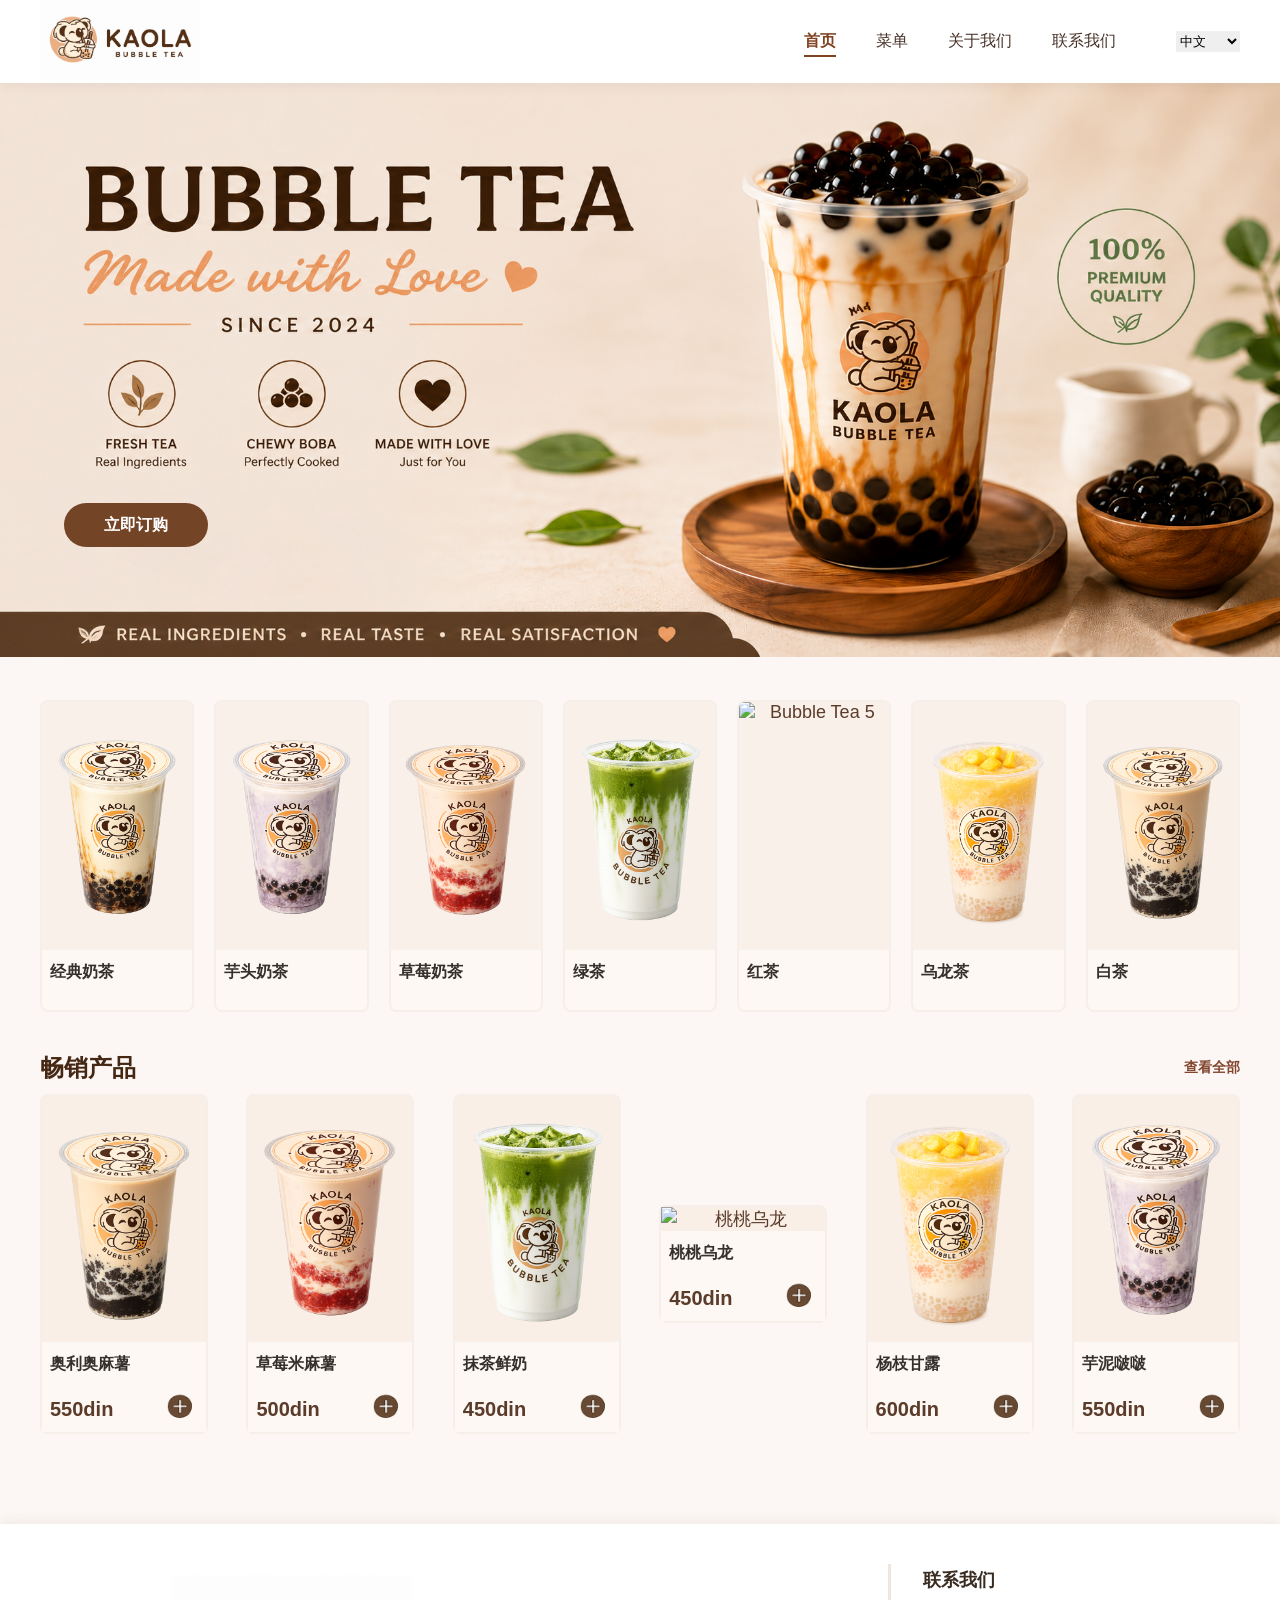
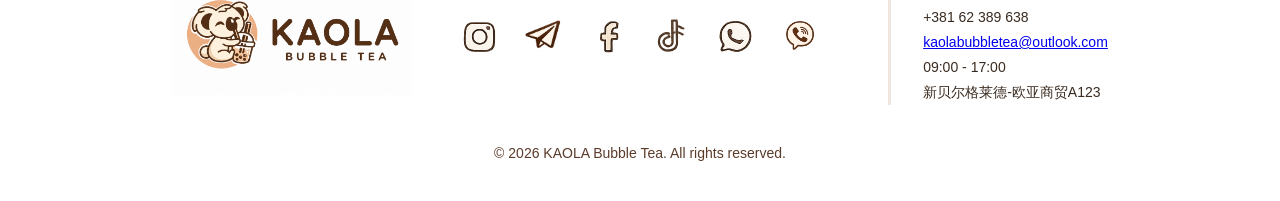
==== index.html @ 0c963b52 "update" ====
<!DOCTYPE html>
<html lang="zh-CN">
    <head>
        <meta charset="UTF-8">
        <meta name="viewport" content="width=device-width,initial-scale=1">
        <title>KAOLA Bubble Tea</title>
        <link rel="shortcut icon" href="assets/images/favicon.ico" type="image/x-icon">
        <link rel="stylesheet" href="assets/css/header.css">
        <link rel="stylesheet" href="assets/css/style.css">
        <link rel="stylesheet" href="assets/css/index.css">
    </head>
    <body>
        <header class="header-container">
            <div class="header-box">
                <!-- <h1>KAOLA Bubble Tea</h1> -->
                <a href="/htm/menu.html">
                    <img src="assets/images/logo.png" alt="KAOLA Bubble Tea Logo" class="logo" style="width: auto; height: 80px;">
                </a>
                <nav class="header-nav-links">
                    <a class="header-nav-links-active" href="#" data-i18n="home">首页</a>
                    <a href="/htm/menu" data-i18n="menu">菜单</a>
                    <a href="/htm/about" data-i18n="about">关于我们</a>
                    <a href="#contact" data-i18n="contact">联系我们</a>
                    <select id="langSwitch" class="lang-switch" aria-label="Language Switcher">
                        <option value="zh">中文</option>
                        <option value="en">English</option>
                        <option value="sr">Srpski</option>
                    </select>
                </nav>
            </div>
        </header>
        <div class="banner-container">
            <img src="assets/images/banner-pc4.png" alt="Bubble Tea Banner" class="banner-image">
            <div class="left-box">
                <!-- <h3 data-i18n="banner_title">Fresh Bubble Tea</h3>
                <p data-i18n="banner_sub">Made Fresh Every Day</p> -->
                <a href="/htm/menu.html" class="order-button" data-i18n="order_now">立即订购</a>
            </div>
        </div>
        
        <ul class="teas-type-list category-products">
            <li>
                <img src="assets/images/drinks/milkTea/M1.png" alt="Bubble Tea 1">
                <div><span data-i18n="tea1">芋泥啵啵</span></div>
            </li>
            <li>
                <img src="assets/images/drinks/milkTea/M2.png" alt="Bubble Tea 2">
                <div><span data-i18n="tea2">椰云抹茶</span></div>
            </li>
            <li>
                <img src="assets/images/drinks/milkTea/M9.png" alt="Bubble Tea 3">
                <div><span data-i18n="tea3">可可冰奶</span></div>
            </li>
            <li>
                <img src="assets/images/drinks/matchaTea/G2.png" alt="Bubble Tea 4">
                <div><span data-i18n="tea4">凤梨百香果</span></div>
            </li>
            <li>
                <img src="assets/images/drinks/fruitTea/F8.png" alt="Bubble Tea 5">
                <div><span data-i18n="tea5">草莓甘露</span></div>
            </li>
            <li>
                <img src="assets/images/drinks/sogaTea/S2.png" alt="Bubble Tea 6">
                <div><span data-i18n="tea6">伯牙绝弦</span></div>
            </li>
            <li>
                <img src="assets/images/drinks/milkTea/M6.png" alt="Bubble Tea 7">
                <div><span data-i18n="tea7">生椰拿铁</span></div>
            </li>
        </ul>

        <section class="best-sellers" id="bestSellers">
            <h2>
                <strong data-i18n="best_seller">🔥 畅销产品</strong>
                <a href="/htm/menu.html" data-i18n="view_all" class="view-all-link">View All <i class="icons turn-right"></i></a>
            </h2>
            
            <ul class="teas-type-list" id="bestSellersList"></ul>
        </section>

        <footer class="footer-container" id="contact">
            <div class="footer-box">
                <img src="assets/images/logo.png" alt="KAOLA Bubble Tea Logo" class="footer-logo" style="width: auto; height: 120px;">
                <div class="social-links" aria-label="Social media links">
                    <a href="https://www.instagram.com/kaola_bubbletea?igsh=eWo4aW0yMDF4NHVq&utm_source=qr" target="_blank" rel="noopener noreferrer" class="social-link instagram" aria-label="Instagram"></a>
                    <a href="https://t.me/+38162389638" target="_blank" rel="noopener noreferrer" class="social-link2 telegram" aria-label="Telegram"></a>
                    <a href="https://www.facebook.com/share/1eYa3f3ZNT/?mibextid=wwXIfr" target="_blank" rel="noopener noreferrer" class="social-link facebook" aria-label="Facebook"></a>
                    <a href="https://www.tiktok.com/@kaolabubbletea?_r=1&_t=ZS-97fzIjCoIbw" target="_blank" rel="noopener noreferrer" class="social-link tiktok" aria-label="TikTok"></a>
                    <a href="https://wa.me/message/E3PIYL2X2SPFN1" target="_blank" rel="noopener noreferrer" class="social-link whatsapp" aria-label="WhatsApp"></a>
                    <a href="https://invite.viber.com/?g2=AQASZejnvCaReVay22AlJNkH965hZ67J2LVqYAL73SnJddt9aaEtZOX9dOJsNAfz" target="_blank" rel="noopener noreferrer" class="social-link2 viber" aria-label="Viber"></a>
                </div>
                <div class="contant-txt">
                    <p data-i18n="contact_us" class="title">Contact us</p>
                    <p>+381 62 389 638</p>
                    <p><a href="mailto:kaolabubbletea@outlook.com" target="_blank" rel="noopener noreferrer">kaolabubbletea@outlook.com</a></p>
                    <p>09:00 - 17:00</p>
                    <p data-i18n="address_info">新贝尔格莱德-欧亚商贸A123</p>
                </div>
            </div>
            <p class="footer-txt">&copy; <span id="current-year">2026</span> KAOLA Bubble Tea. All rights reserved.</p>
        </footer>
    <script>
        document.getElementById('current-year').textContent = new Date().getFullYear();
    </script>
    <script src="assets/js/i18n.js"></script>
    <script src="assets/js/app.js"></script>
    <script type="module">
        import { items } from './assets/js/itemConfig.js';

        const bestSellerConfig = [
            { category: 'milkTea', itemKey: 'M6' },
            { category: 'milkTea', itemKey: 'M9' },
            { category: 'matchaTea', itemKey: 'G2' },
            { category: 'fruitTea', itemKey: 'F8' },
            { category: 'sogaTea', itemKey: 'S2' },
            { category: 'milkTea', itemKey: 'M2' }
        ];

        function renderBestSellers() {
            const list = document.getElementById('bestSellersList');
            if (!list) return;

            list.innerHTML = '';

            bestSellerConfig.forEach(({ category, itemKey }) => {
                const item = items[category]?.[itemKey];
                if (!item) return;

                const li = document.createElement('li');
                li.innerHTML = `
                    <img src="/assets/images/drinks/${category}/${itemKey}.png" alt="${item.text || ''}">
                    <div>
                        <span>${item.text || ''}</span>
                        <strong>
                            ${item.price || 0}din
                            <i class="icons add"></i>
                        </strong>
                    </div>
                `;
                list.appendChild(li);
            });
        }

        document.addEventListener('DOMContentLoaded', renderBestSellers);
    </script>
    </body>
</html>
---- assets/css/header.css ----
:root {
    --site-header-height: 80px;
}

html {
    scroll-padding-top: var(--site-header-height);
}

body {
    padding-top: var(--site-header-height);
}

header {
    position: fixed;
    top: 0;
    left: 0;
    right: 0;
    z-index: 1000;
    min-height: var(--site-header-height);
    background-color: #fff;
    box-shadow: 0 2px 12px rgba(91, 59, 42, 0.08);
}
header .header-box {
    display: flex; 
    align-items: center; 
    justify-content: space-between;
    max-width: 1200px;
    min-height: var(--site-header-height);
    margin: 0 auto;
}
.lang-switch {
    margin-left: 20px;
}
.header-nav-links {
    display: flex;
    gap: 40px;
}

.header-nav-links a {
    color: #483228;
    list-style: none;
    text-decoration: none;
    font-size: 16px;
}
.header-nav-links-active {
    font-weight: bold;
    color: #804220 !important;
    position: relative;
}
.header-nav-links-active:before {
    content: '';
    position: absolute;
    bottom: -5px;
    left: 0;
    right: 0;
    height: 2px;
    background: #804220;
}
.banner-container {
    position: relative;
    width: 100%;
    overflow: hidden;
    padding-top: 83px;
    min-width: 1200px;
}
.banner-container .left-box {
    position: absolute;
    top: 75%;
    left: 5%;
    transform: translateY(-50%);
    color: #2E2E2E;
    line-height: 2;
}
.banner-container .order-button { 
    background-color: #734426;
    color: #fff; 
    font-weight: bold;
    padding: 6px 40px;
    border-radius: 25px;
    font-size: 16px; 
    list-style: none;
    text-decoration: none;
    margin-top: 60px;
    display: inline-block;
}
---- assets/css/style.css ----
body{
    margin:0; padding:0; 
    font-family:Arial,sans-serif;
    color:#3a2b20;
    background-color: #fcf7f4;
    font-size: 14px;
}

* {
    box-sizing:border-box;
    border:0;
    margin:0;
}
.hero{padding:80px;text-align:center}
button{padding:12px 24px;border:none;background:#5b3b2a;color:#fff;border-radius:8px}

.social-links {
    display: flex;
    justify-content: center;
    flex-wrap: wrap;
    gap: 4px;
}
.icons,
.social-link {
    display: inline-block;
    width: 80px;
    height: 80px;
    background-image: url('../images/icon3.png');
    background-repeat: no-repeat;
    background-size: 1536px 1024px;
    margin-left: -20px;
    transform: scale(0.5);
}
.icons.turn-right {
    background-position: -200px -550px;
    margin-right: -30px;
    transform: scale(0.25);
}
.icons.add {
    background-position: -950px -550px;
    margin-right: -25px;
    transform: scale(0.4);
}
.view-all-link {
    display: flex;
    justify-content: flex-end;
    align-items: center;
}

.social-link {
    margin-left: -20px;
}

.social-link2.viber,
.social-link2.telegram {
    width: 80px;
    height: 80px;
    background: #fff url('../images/telegram.png') no-repeat;
    background-size: 100% 100%;
    transform: scale(0.5);
    margin-left: -20px;
}

.social-link2.viber {
    background-image: url('../images/viber.png');
}
.social-link:hover,
.social-link2:hover {
    transform: scale(0.7);
}

.social-link.instagram {
    background-position: -500px -380px;
}

.social-link.facebook {
    background-position: -1090px -380px;
}

.social-link.tiktok {
    background-position: -650px -380px;
}

.social-link.whatsapp {
    background-position: -800px -380px;
}

.banner-image {
    width: 100%;
}
.teas-type-list {
    margin-top: 20px;
    display: flex;
    gap: 16px;
    justify-content: space-between;
    flex-wrap: wrap;
    align-items: center;
    list-style: none;
}
.teas-type-list li {
    font-size: 18px;
    color: #5b3b2a;
    width: 15%;
    height: 120px;
    background-color: #f9efe7;
    display: flex;
    align-items: center;
    justify-content: center;
    border-radius: 8px;
}

form {
    display: flex;
    justify-content: center;
    flex-wrap: wrap;
    width: 580px;
    margin: 50px auto;
}

form label {
    width: 100%;
    display: flex;
    align-items: center;
    justify-content: end;
}
form input,
form textarea {
    line-height: 40px;
    border: 1px solid #5b3b2a;
    border-radius: 4px;
    margin-left: 16px;
    width: 400px;
    padding-left: 8px;
    height: 45px;
}
form textarea {
    height: 80px;
}
form .required {
    color: red;
    margin-left: 4px;
}
.submit-btn {
    padding: 0 48px;
    font-size: 16px;
    height: 40px;
    margin-top: 20px;
    cursor: pointer;
}
.footer-container {
    padding-top: 40px;
    background-color: #fff;
    box-shadow: 0 -2px 12px rgba(91, 59, 42, 0.08);
}
.footer-txt {
    text-align: center;
    font-size: 14px;
    color: #5b3b2a;
    margin-top: 40px;
    padding-bottom: 40px;
}
.footer-box {
    display: flex;
    justify-content: center;
    gap: 48px;
    align-items: center;
}
.contant-txt {
    line-height: 1.8;
    border-left: 3px solid #f0e6de;
    padding-left: 32px;
}
.contant-txt .title {
    font-weight: bold;
    font-size: 18px;
    margin-bottom: 8px;
}
---- assets/css/index.css ----
.category-products,
.best-sellers {
    min-width: 1200px;
    width: 90%;
    margin: 30px auto;
}
.teas-type-list {
    display: flex;
    justify-content: space-between;
    flex-wrap: wrap;
    gap: 20px;
    overflow: hidden;
    padding-left: 0;
}

.teas-type-list li {
    display: flex;
    flex-direction: column;
    align-items: center;
    gap: 8px;
    width: 142px;
    border: 1px solid #f8f2ed;
    border-radius: 8px;
    height: auto;
    text-align: center;
}

.teas-type-list li img {
    height: auto;
    width: 100%;
}

.teas-type-list li span {
    height: 48px;
    width: auto;
}

.category-products {
    display: grid;
    grid-template-columns: repeat(7, minmax(0, 1fr));
    align-items: stretch;
    padding: 10px 0;
}

.category-products li {
    width: 100%;
    overflow: hidden;
    gap: 0;
    padding: 0;
    border: 2px solid #f5eee9;
    background-color: #fdf8f3;
}

.category-products li img {
    display: block;
    width: 100%;
    aspect-ratio: 1 / 1.65;
    object-fit: contain;
    background-color: #f9f0ea;
}

.category-products li div {
    width: 100%;
    padding: 12px 8px 8px;
    background-color: #fdf8f3;
}

.category-products li span {
    display: block;
    width: 100%;
    height: 40px;
    color: #35302e;
    font-size: 16px;
    font-weight: bold;
    text-align: left;
}

.best-sellers {
    margin: 0 auto;
    padding-bottom: 80px;
}
.best-sellers h2 {
    font-size: 24px;
    color: #442814;
    display: flex;
    align-items: center;
    justify-content: space-between;
}
.best-sellers .teas-type-list {
    list-style: none;
    padding: 10px 0;
    margin-top: 0;
}
.best-sellers .view-all-link {
    text-decoration: none;
    color: #82462f;
    font-size: 14px;
}
.best-sellers .teas-type-list li {
    padding: 0;
    border: 2px solid #f5eee9;
    width: 14%;
    gap: 0;
}
.best-sellers .teas-type-list div {
    background-color: #fdf8f3;
    width: 100%;
    padding: 12px 8px 8px;
}
.best-sellers .teas-type-list span {
    height: 40px;
    display: block;
    font-size: 16px;
    text-align: left;
    color: #35302e;
    font-weight: bold;
}
.best-sellers .teas-type-list strong {
    display: flex;
    align-items: center;
    justify-content: space-between;
    height: 30px;
    overflow: hidden;
    font-size: 20px;
}

@media (max-width: 900px) {
    .category-products {
        grid-template-columns: repeat(4, minmax(0, 1fr));
        padding-right: 16px;
        padding-left: 16px;
    }
}

@media (max-width: 560px) {
    .category-products {
        grid-template-columns: repeat(2, minmax(0, 1fr));
    }
}
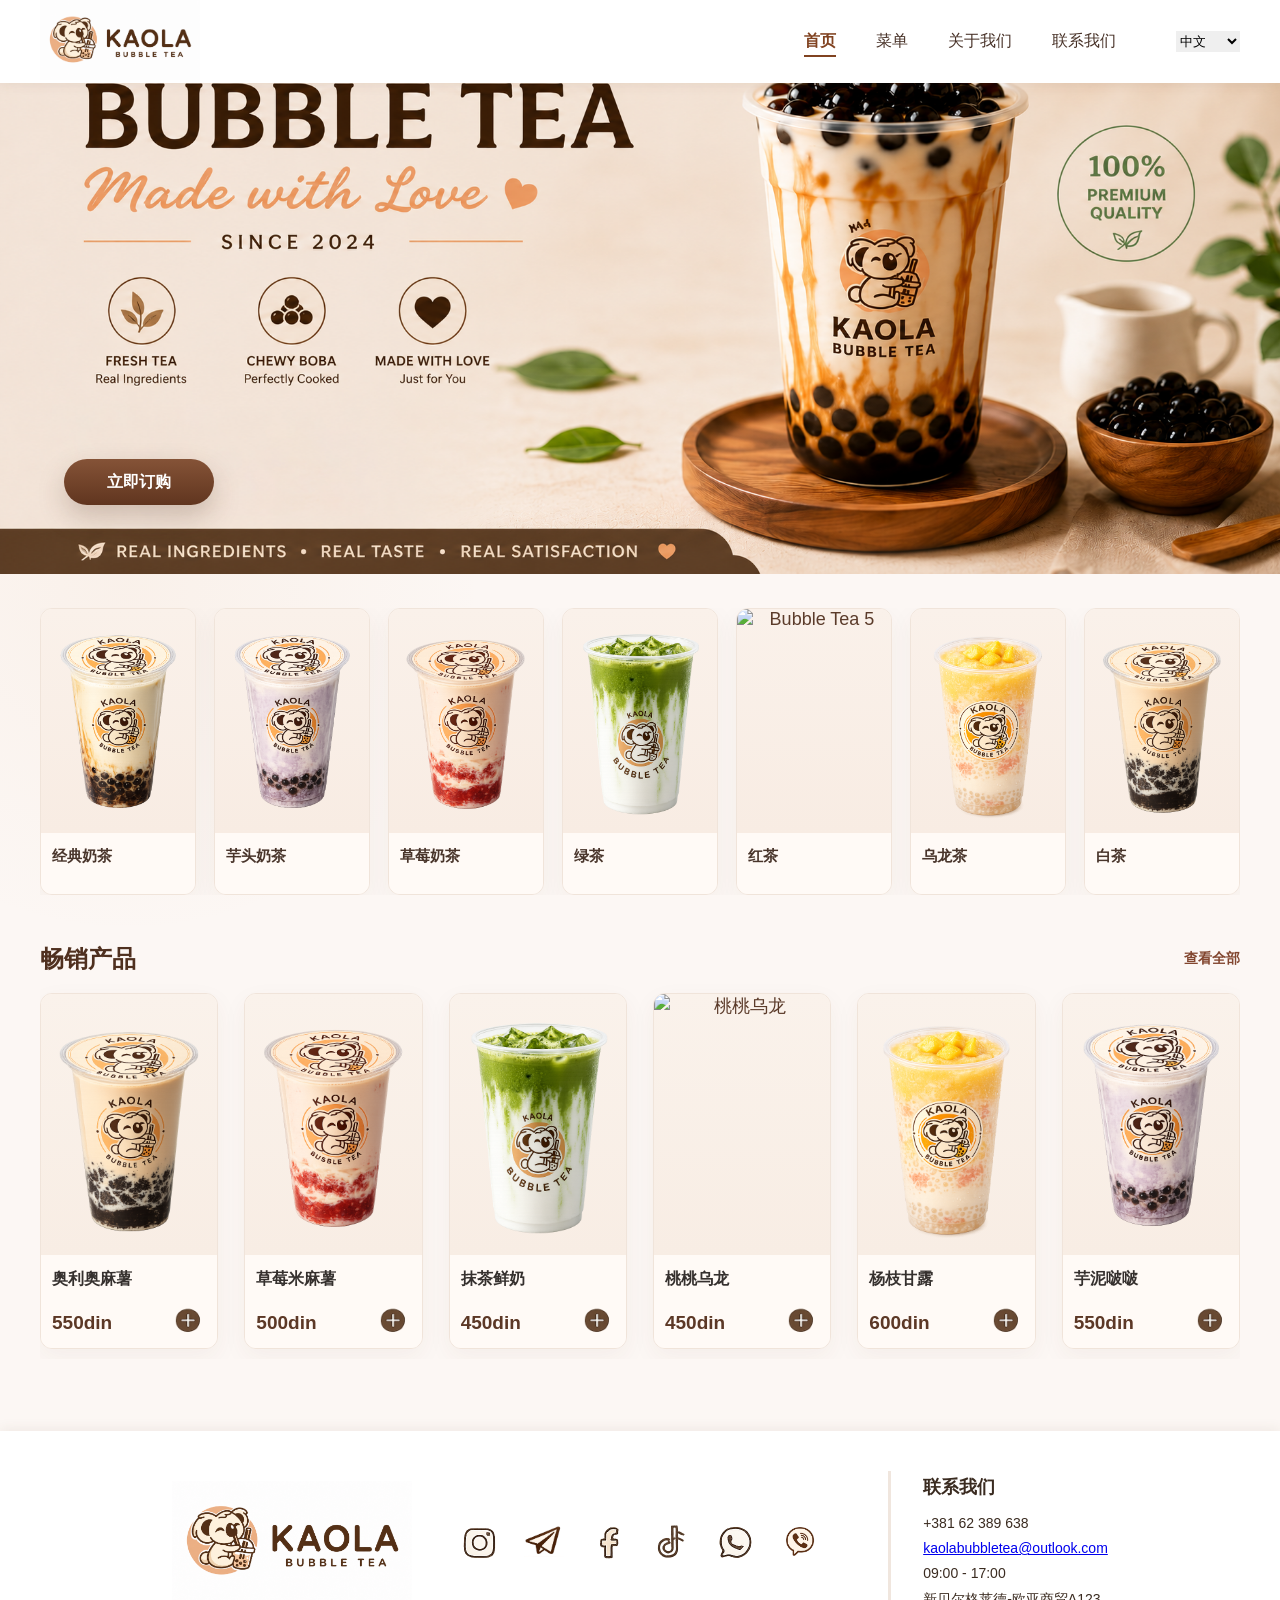
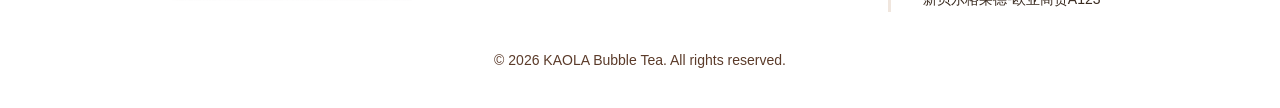
==== commit 41f24dca: "兼容H5" ====
--- a/index.html
+++ b/index.html
@@ -9,14 +9,19 @@
         <link rel="stylesheet" href="assets/css/style.css">
         <link rel="stylesheet" href="assets/css/index.css">
     </head>
-    <body>
+    <body class="home-page">
         <header class="header-container">
             <div class="header-box">
                 <!-- <h1>KAOLA Bubble Tea</h1> -->
                 <a href="/htm/menu.html">
                     <img src="assets/images/logo.png" alt="KAOLA Bubble Tea Logo" class="logo" style="width: auto; height: 80px;">
                 </a>
-                <nav class="header-nav-links">
+                <button class="mobile-nav-toggle" type="button" aria-label="打开导航菜单" aria-expanded="false" aria-controls="homeNavigation">
+                    <span></span>
+                    <span></span>
+                    <span></span>
+                </button>
+                <nav class="header-nav-links" id="homeNavigation">
                     <a class="header-nav-links-active" href="#" data-i18n="home">首页</a>
                     <a href="/htm/menu" data-i18n="menu">菜单</a>
                     <a href="/htm/about" data-i18n="about">关于我们</a>
@@ -30,7 +35,10 @@
             </div>
         </header>
         <div class="banner-container">
-            <img src="assets/images/banner-pc4.png" alt="Bubble Tea Banner" class="banner-image">
+            <picture>
+                <source media="(max-width: 720px)" srcset="assets/images/banner-h5.png">
+                <img src="assets/images/banner-pc4.png" alt="Bubble Tea Banner" class="banner-image">
+            </picture>
             <div class="left-box">
                 <!-- <h3 data-i18n="banner_title">Fresh Bubble Tea</h3>
                 <p data-i18n="banner_sub">Made Fresh Every Day</p> -->
--- a/assets/css/index.css
+++ b/assets/css/index.css
@@ -1,139 +1,524 @@
+:root {
+    --home-brown: #4f301f;
+    --home-orange: #b86f36;
+    --home-cream: #f8eee6;
+    --home-card: #fffaf6;
+}
+
+.home-page {
+    overflow-x: hidden;
+    background:
+        radial-gradient(circle at 10% 34%, rgba(222, 168, 119, 0.08), transparent 22%),
+        #fcf7f4;
+}
+
+.home-page .header-box {
+    width: min(1200px, calc(100% - 40px));
+}
+
+.mobile-nav-toggle {
+    display: none;
+}
+
+.home-page .banner-container {
+    min-width: 0;
+    padding-top: 0;
+    background: #f4e8de;
+}
+
+.home-page .banner-image {
+    display: block;
+    width: 100%;
+    aspect-ratio: 1872 / 840;
+    object-fit: cover;
+}
+
+.home-page .banner-container .left-box {
+    top: auto;
+    bottom: 12%;
+    left: max(5%, calc((100% - 1200px) / 2));
+    transform: none;
+}
+
+.home-page .banner-container .order-button {
+    display: inline-flex;
+    min-width: 150px;
+    min-height: 46px;
+    margin: 0;
+    padding: 0 32px;
+    align-items: center;
+    justify-content: center;
+    border-radius: 999px;
+    background: linear-gradient(180deg, #855337, #60351f);
+    box-shadow: 0 12px 28px rgba(75, 43, 25, 0.22);
+    transition: transform 0.2s ease, box-shadow 0.2s ease;
+}
+
+.home-page .banner-container .order-button:hover {
+    transform: translateY(-2px);
+    box-shadow: 0 15px 30px rgba(75, 43, 25, 0.28);
+}
+
 .category-products,
 .best-sellers {
-    min-width: 1200px;
-    width: 90%;
-    margin: 30px auto;
-}
+    width: min(1200px, calc(100% - 40px));
+    min-width: 0;
+    margin-right: auto;
+    margin-left: auto;
+}
+
 .teas-type-list {
     display: flex;
+    margin-top: 20px;
+    padding: 0;
+    align-items: stretch;
     justify-content: space-between;
     flex-wrap: wrap;
     gap: 20px;
     overflow: hidden;
-    padding-left: 0;
+    list-style: none;
 }
 
 .teas-type-list li {
     display: flex;
+    width: 142px;
+    height: auto;
+    align-items: center;
     flex-direction: column;
-    align-items: center;
     gap: 8px;
-    width: 142px;
-    border: 1px solid #f8f2ed;
-    border-radius: 8px;
+    overflow: hidden;
+    border: 1px solid #f0e4da;
+    border-radius: 12px;
+    background: var(--home-card);
+    box-shadow: 0 8px 24px rgba(91, 59, 42, 0.05);
+    text-align: center;
+    transition: transform 0.2s ease, box-shadow 0.2s ease;
+}
+
+.teas-type-list li:hover {
+    transform: translateY(-4px);
+    box-shadow: 0 14px 30px rgba(91, 59, 42, 0.1);
+}
+
+.teas-type-list li img {
+    display: block;
+    width: 100%;
     height: auto;
-    text-align: center;
-}
-
-.teas-type-list li img {
-    height: auto;
-    width: 100%;
-}
-
-.teas-type-list li span {
-    height: 48px;
-    width: auto;
 }
 
 .category-products {
     display: grid;
     grid-template-columns: repeat(7, minmax(0, 1fr));
-    align-items: stretch;
-    padding: 10px 0;
+    margin-top: 34px;
+    margin-bottom: 48px;
+    padding: 0;
+    gap: 18px;
 }
 
 .category-products li {
     width: 100%;
-    overflow: hidden;
     gap: 0;
-    padding: 0;
-    border: 2px solid #f5eee9;
-    background-color: #fdf8f3;
+    border: 1px solid #f0e4da;
 }
 
 .category-products li img {
-    display: block;
-    width: 100%;
-    aspect-ratio: 1 / 1.65;
+    width: 100%;
+    aspect-ratio: 1 / 1.45;
     object-fit: contain;
-    background-color: #f9f0ea;
-}
-
-.category-products li div {
-    width: 100%;
-    padding: 12px 8px 8px;
-    background-color: #fdf8f3;
+    background: linear-gradient(180deg, #faf1ea, #f8ece3);
+}
+
+.category-products li div,
+.best-sellers .teas-type-list div {
+    width: 100%;
+    padding: 13px 11px 10px;
+    background: var(--home-card);
 }
 
 .category-products li span {
     display: block;
     width: 100%;
-    height: 40px;
+    min-height: 38px;
+    color: #49352b;
+    font-size: 15px;
+    font-weight: 700;
+    line-height: 1.35;
+    text-align: left;
+}
+
+.best-sellers {
+    margin-bottom: 0;
+    padding-bottom: 72px;
+}
+
+.best-sellers h2 {
+    display: flex;
+    margin-bottom: 8px;
+    align-items: center;
+    justify-content: space-between;
+    color: var(--home-brown);
+    font-size: 24px;
+}
+
+.best-sellers .view-all-link {
+    color: #82462f;
+    font-size: 14px;
+    text-decoration: none;
+}
+
+.best-sellers .teas-type-list {
+    display: grid;
+    grid-template-columns: repeat(6, minmax(0, 1fr));
+    margin-top: 0;
+    padding: 10px 0;
+    gap: 26px;
+}
+
+.best-sellers .teas-type-list li {
+    width: 100%;
+    gap: 0;
+}
+
+.best-sellers .teas-type-list li > img {
+    aspect-ratio: 1 / 1.48;
+    object-fit: contain;
+    background: linear-gradient(180deg, #faf2eb, #f8ede4);
+}
+
+.best-sellers .teas-type-list span {
+    display: block;
+    min-height: 40px;
     color: #35302e;
     font-size: 16px;
-    font-weight: bold;
+    font-weight: 700;
+    line-height: 1.35;
     text-align: left;
 }
 
-.best-sellers {
-    margin: 0 auto;
-    padding-bottom: 80px;
-}
-.best-sellers h2 {
-    font-size: 24px;
-    color: #442814;
+.best-sellers .teas-type-list strong {
     display: flex;
+    height: 30px;
     align-items: center;
     justify-content: space-between;
-}
-.best-sellers .teas-type-list {
-    list-style: none;
-    padding: 10px 0;
-    margin-top: 0;
-}
-.best-sellers .view-all-link {
-    text-decoration: none;
-    color: #82462f;
-    font-size: 14px;
-}
-.best-sellers .teas-type-list li {
-    padding: 0;
-    border: 2px solid #f5eee9;
-    width: 14%;
-    gap: 0;
-}
-.best-sellers .teas-type-list div {
-    background-color: #fdf8f3;
-    width: 100%;
-    padding: 12px 8px 8px;
-}
-.best-sellers .teas-type-list span {
-    height: 40px;
-    display: block;
-    font-size: 16px;
-    text-align: left;
-    color: #35302e;
-    font-weight: bold;
-}
-.best-sellers .teas-type-list strong {
-    display: flex;
-    align-items: center;
-    justify-content: space-between;
-    height: 30px;
     overflow: hidden;
-    font-size: 20px;
-}
-
-@media (max-width: 900px) {
+    color: #5c3826;
+    font-size: 19px;
+}
+
+@media (max-width: 1024px) {
     .category-products {
         grid-template-columns: repeat(4, minmax(0, 1fr));
-        padding-right: 16px;
-        padding-left: 16px;
-    }
-}
-
-@media (max-width: 560px) {
+    }
+
+    .best-sellers .teas-type-list {
+        grid-template-columns: repeat(3, minmax(0, 1fr));
+        gap: 20px;
+    }
+
+    .home-page .footer-box {
+        width: calc(100% - 40px);
+        margin: auto;
+    }
+}
+
+@media (max-width: 720px) {
+    :root {
+        --site-header-height: 66px;
+    }
+
+    .home-page {
+        padding-top: 0;
+    }
+
+    .home-page .banner-container {
+        margin-top: 66px;
+    }
+
+    .home-page .header-box {
+        position: relative;
+        width: calc(100% - 28px);
+    }
+
+    .home-page .header-box > a .logo {
+        height: 58px !important;
+    }
+
+    .mobile-nav-toggle {
+        display: flex;
+        position: relative;
+        z-index: 3;
+        width: 42px;
+        height: 42px;
+        padding: 10px;
+        align-items: center;
+        justify-content: center;
+        flex-direction: column;
+        gap: 5px;
+        border-radius: 50%;
+        background: #f8eee7;
+        cursor: pointer;
+    }
+
+    .mobile-nav-toggle span {
+        width: 20px;
+        height: 2px;
+        border-radius: 2px;
+        background: #68432f;
+        transition: transform 0.2s ease, opacity 0.2s ease;
+    }
+
+    .mobile-nav-toggle.is-open span:first-child {
+        transform: translateY(7px) rotate(45deg);
+    }
+
+    .mobile-nav-toggle.is-open span:nth-child(2) {
+        opacity: 0;
+    }
+
+    .mobile-nav-toggle.is-open span:last-child {
+        transform: translateY(-7px) rotate(-45deg);
+    }
+
+    .home-page .header-nav-links {
+        position: absolute;
+        top: calc(100% + 8px);
+        right: 0;
+        display: none;
+        width: min(280px, calc(100vw - 28px));
+        padding: 14px;
+        align-items: stretch;
+        flex-direction: column;
+        gap: 4px;
+        border: 1px solid #eee1d7;
+        border-radius: 16px;
+        background: rgba(255, 255, 255, 0.98);
+        box-shadow: 0 18px 40px rgba(76, 48, 32, 0.16);
+    }
+
+    .home-page .header-nav-links.is-open {
+        display: flex;
+    }
+
+    .home-page .header-nav-links a {
+        padding: 11px 12px;
+        border-radius: 9px;
+        font-size: 15px;
+    }
+
+    .home-page .header-nav-links a:hover,
+    .home-page .header-nav-links-active {
+        background: #fbf1e9;
+    }
+
+    .home-page .header-nav-links-active::before {
+        display: none;
+    }
+
+    .home-page .lang-switch {
+        width: 100%;
+        height: 42px;
+        margin: 6px 0 0;
+        padding: 0 10px;
+        border: 1px solid #eadbd0;
+        border-radius: 9px;
+        color: #563827;
+        background: #fff;
+    }
+
+    .home-page .banner-image {
+        height: clamp(260px, 72vw, 430px);
+        aspect-ratio: auto;
+        object-position: 58% center;
+    }
+
+    .home-page .banner-container .left-box {
+        display: none;
+    }
+
+    .category-products,
+    .best-sellers {
+        width: calc(100% - 28px);
+    }
+
     .category-products {
-        grid-template-columns: repeat(2, minmax(0, 1fr));
-    }
-}
+        display: flex;
+        margin-top: 24px;
+        margin-bottom: 38px;
+        padding: 2px 0 12px;
+        flex-wrap: nowrap;
+        gap: 12px;
+        overflow-x: auto;
+        scroll-snap-type: x mandatory;
+        scrollbar-width: none;
+    }
+
+    .category-products::-webkit-scrollbar {
+        display: none;
+    }
+
+    .category-products li {
+        flex: 0 0 33vw;
+        max-width: 190px;
+        scroll-snap-align: start;
+    }
+
+    .category-products li img {
+        aspect-ratio: 1 / 1.25;
+    }
+
+    .best-sellers {
+        padding-bottom: 48px;
+    }
+
+    .best-sellers h2 {
+        font-size: 21px;
+    }
+
+    .best-sellers .teas-type-list {
+        grid-template-columns: repeat(3, minmax(0, 1fr));
+        gap: 10px;
+    }
+
+    .best-sellers .teas-type-list li > img {
+        aspect-ratio: 1 / 1.2;
+    }
+
+    .best-sellers .teas-type-list span {
+        min-height: 34px;
+        font-size: 12px;
+    }
+
+    .best-sellers .teas-type-list strong {
+        height: 26px;
+        font-size: 14px;
+    }
+
+    .best-sellers .teas-type-list div {
+        padding: 9px 7px 7px;
+    }
+
+    .best-sellers .icons.add {
+        margin-right: -28px;
+        transform: scale(0.3);
+    }
+
+    .home-page .footer-container {
+        position: relative;
+        padding: 32px 18px 0;
+        border-top: 1px solid #eee0d5;
+        background:
+            radial-gradient(circle at 50% 0, rgba(226, 178, 136, 0.12), transparent 42%),
+            #fffdfb;
+        box-shadow: 0 -8px 30px rgba(91, 59, 42, 0.05);
+    }
+
+    .home-page .footer-box {
+        width: 100%;
+        align-items: center;
+        flex-direction: column;
+        gap: 14px;
+        text-align: center;
+    }
+
+    .home-page .footer-logo {
+        height: 78px !important;
+    }
+
+    .home-page .social-links {
+        display: grid;
+        grid-template-columns: repeat(6, 36px);
+        width: auto;
+        margin: 2px 0 4px;
+        align-items: center;
+        justify-content: center;
+        gap: 8px;
+    }
+
+    .home-page .social-link,
+    .home-page .social-link2.telegram,
+    .home-page .social-link2.viber {
+        width: 36px;
+        height: 36px;
+        margin: 0;
+        border-radius: 50%;
+        transform: none;
+        transition: transform 0.2s ease, box-shadow 0.2s ease;
+    }
+
+    .home-page .social-link {
+        background-size: 691.2px 460.8px;
+    }
+
+    .home-page .social-link.instagram {
+        background-position: -225px -171px;
+    }
+
+    .home-page .social-link.facebook {
+        background-position: -490.5px -171px;
+    }
+
+    .home-page .social-link.tiktok {
+        background-position: -292.5px -171px;
+    }
+
+    .home-page .social-link.whatsapp {
+        background-position: -360px -171px;
+    }
+
+    .home-page .social-link2.telegram,
+    .home-page .social-link2.viber {
+        background-color: transparent;
+    }
+
+    .home-page .social-link:hover,
+    .home-page .social-link2:hover {
+        box-shadow: 0 6px 14px rgba(91, 59, 42, 0.12);
+        transform: translateY(-2px);
+    }
+
+    .home-page .contant-txt {
+        width: min(360px, 100%);
+        padding: 18px 16px;
+        border: 1px solid #f0e3d9;
+        border-radius: 16px;
+        background: #fff8f2;
+        color: #6d4b39;
+        line-height: 1.75;
+    }
+
+    .home-page .contant-txt .title {
+        margin-bottom: 9px;
+        color: #4f301f;
+        font-size: 17px;
+    }
+
+    .home-page .contant-txt a {
+        color: #7c4b32;
+        overflow-wrap: anywhere;
+        text-decoration: none;
+    }
+
+    .home-page .footer-txt {
+        width: min(360px, 100%);
+        margin: 22px auto 0;
+        padding: 18px 0 22px;
+        border-top: 1px solid #eee2d9;
+        color: #957b6c;
+        font-size: 12px;
+        line-height: 1.6;
+    }
+}
+
+@media (max-width: 380px) {
+    .category-products li {
+        flex-basis: 52vw;
+    }
+
+    .best-sellers .teas-type-list {
+        gap: 8px;
+    }
+
+    .best-sellers .teas-type-list div {
+        padding: 8px 6px 6px;
+    }
+}
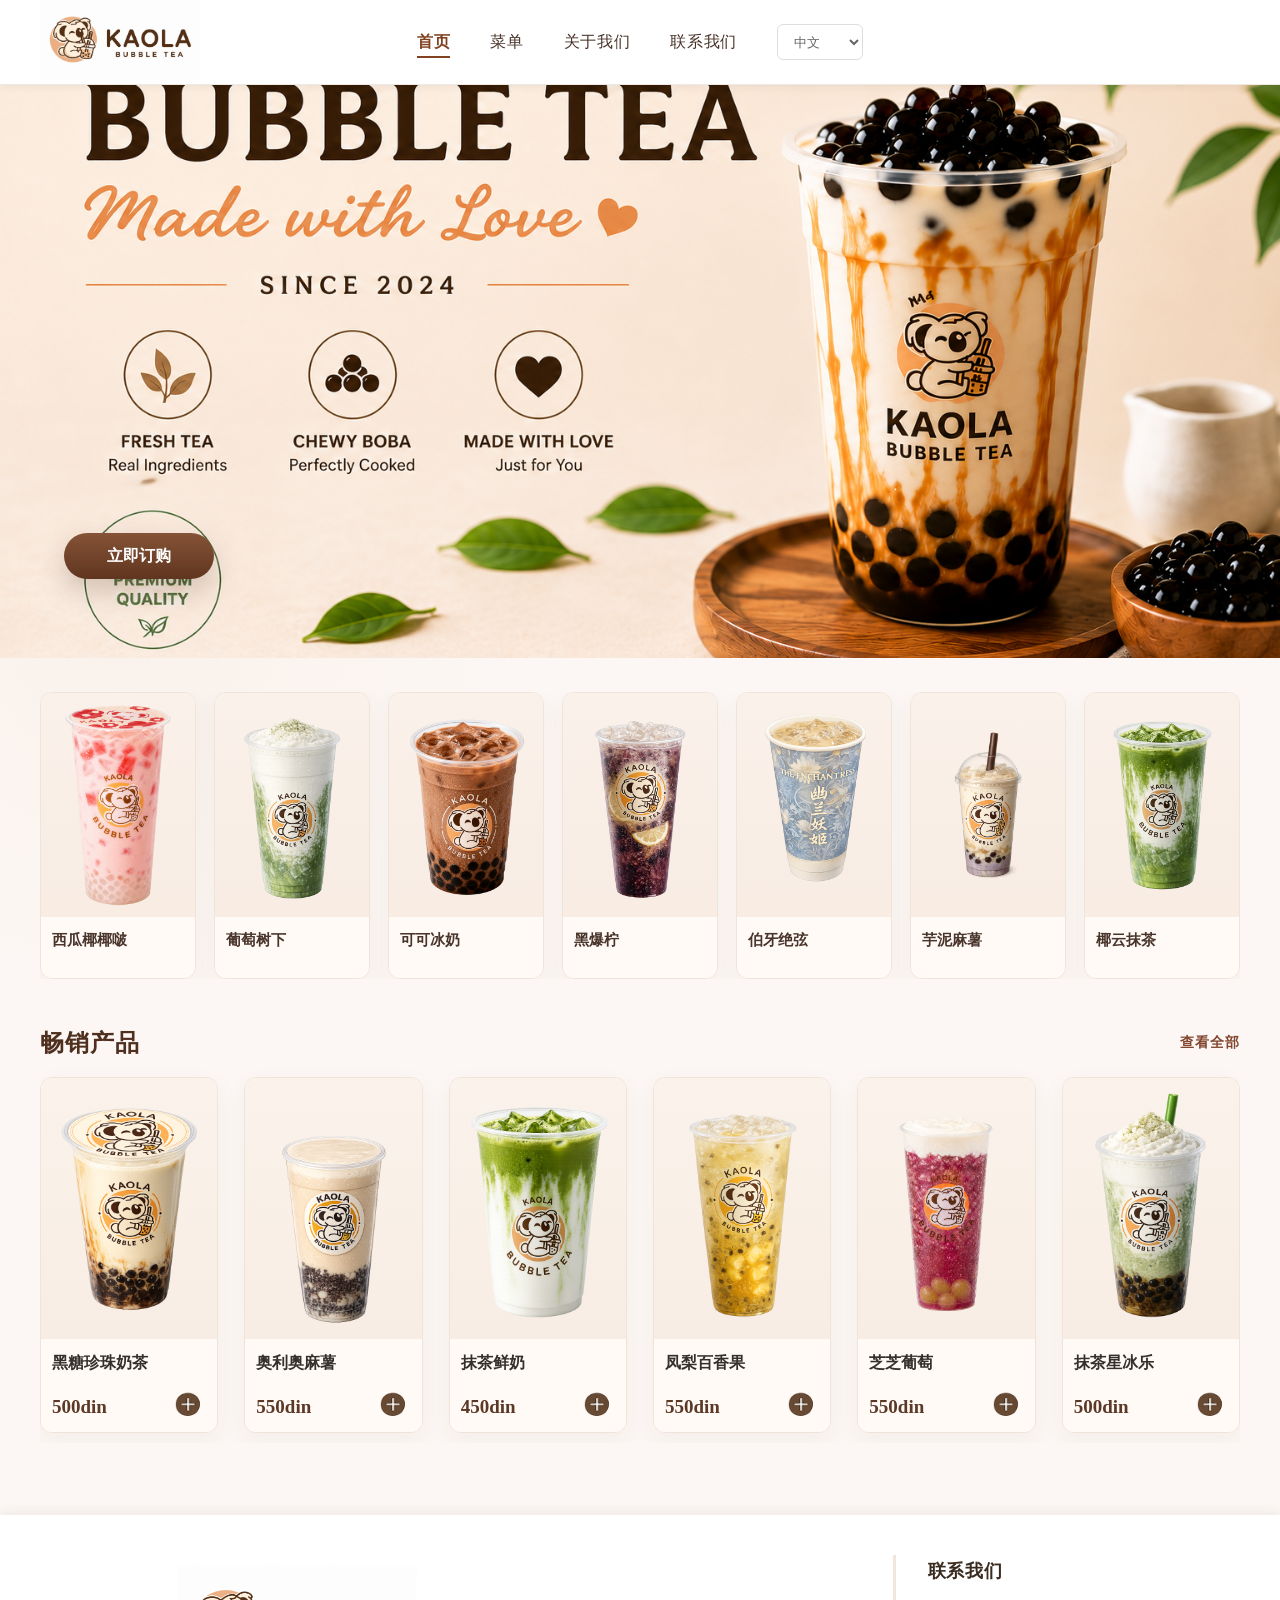
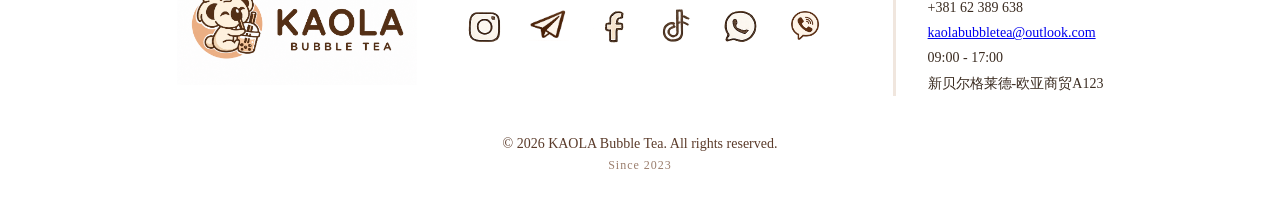
==== commit d27f09aa: "补充饮品和多语言文案；" ====
--- a/index.html
+++ b/index.html
@@ -16,7 +16,7 @@
                 <a href="/htm/menu.html">
                     <img src="assets/images/logo.png" alt="KAOLA Bubble Tea Logo" class="logo" style="width: auto; height: 80px;">
                 </a>
-                <button class="mobile-nav-toggle" type="button" aria-label="打开导航菜单" aria-expanded="false" aria-controls="homeNavigation">
+                <button class="mobile-nav-toggle" type="button" aria-label="打开导航菜单" data-i18n-aria-label="open_navigation" aria-expanded="false" aria-controls="homeNavigation">
                     <span></span>
                     <span></span>
                     <span></span>
@@ -48,32 +48,32 @@
         
         <ul class="teas-type-list category-products">
             <li>
-                <img src="assets/images/drinks/milkTea/M1.png" alt="Bubble Tea 1">
-                <div><span data-i18n="tea1">芋泥啵啵</span></div>
+                <img src="assets/images/drinks/fruitTea/F12.png" alt="西瓜椰椰啵">
+                <div><span data-i18n="tea1">西瓜椰椰啵</span></div>
             </li>
             <li>
-                <img src="assets/images/drinks/milkTea/M2.png" alt="Bubble Tea 2">
-                <div><span data-i18n="tea2">椰云抹茶</span></div>
+                <img src="assets/images/drinks/matchaTea/G3.png" alt="葡萄树下">
+                <div><span data-i18n="tea2">葡萄树下</span></div>
             </li>
             <li>
-                <img src="assets/images/drinks/milkTea/M9.png" alt="Bubble Tea 3">
+                <img src="assets/images/drinks/coffee/C5.png" alt="可可冰奶">
                 <div><span data-i18n="tea3">可可冰奶</span></div>
             </li>
             <li>
-                <img src="assets/images/drinks/matchaTea/G2.png" alt="Bubble Tea 4">
-                <div><span data-i18n="tea4">凤梨百香果</span></div>
+                <img src="assets/images/drinks/fruitTea/F4.png" alt="黑爆柠">
+                <div><span data-i18n="tea4">黑爆柠</span></div>
             </li>
             <li>
-                <img src="assets/images/drinks/fruitTea/F8.png" alt="Bubble Tea 5">
-                <div><span data-i18n="tea5">草莓甘露</span></div>
+                <img src="assets/images/drinks/chinessTea/Z1.png" alt="伯牙绝弦">
+                <div><span data-i18n="tea5">伯牙绝弦</span></div>
             </li>
             <li>
-                <img src="assets/images/drinks/sogaTea/S2.png" alt="Bubble Tea 6">
-                <div><span data-i18n="tea6">伯牙绝弦</span></div>
+                <img src="assets/images/drinks/milkTea/M2.png" alt="芋泥麻薯">
+                <div><span data-i18n="tea6">芋泥麻薯</span></div>
             </li>
             <li>
-                <img src="assets/images/drinks/milkTea/M6.png" alt="Bubble Tea 7">
-                <div><span data-i18n="tea7">生椰拿铁</span></div>
+                <img src="assets/images/drinks/matchaTea/G1.png" alt="椰云抹茶">
+                <div><span data-i18n="tea7">椰云抹茶</span></div>
             </li>
         </ul>
 
@@ -105,7 +105,7 @@
                     <p data-i18n="address_info">新贝尔格莱德-欧亚商贸A123</p>
                 </div>
             </div>
-            <p class="footer-txt">&copy; <span id="current-year">2026</span> KAOLA Bubble Tea. All rights reserved.</p>
+            <p class="footer-txt">&copy; <span id="current-year">2026</span> KAOLA Bubble Tea. All rights reserved.<br><span class="footer-since">Since 2023</span></p>
         </footer>
     <script>
         document.getElementById('current-year').textContent = new Date().getFullYear();
@@ -116,12 +116,12 @@
         import { items } from './assets/js/itemConfig.js';
 
         const bestSellerConfig = [
-            { category: 'milkTea', itemKey: 'M6' },
-            { category: 'milkTea', itemKey: 'M9' },
+            { category: 'milkTea', itemKey: 'M1' },
+            { category: 'milkTea', itemKey: 'M4' },
             { category: 'matchaTea', itemKey: 'G2' },
-            { category: 'fruitTea', itemKey: 'F8' },
-            { category: 'sogaTea', itemKey: 'S2' },
-            { category: 'milkTea', itemKey: 'M2' }
+            { category: 'fruitTea', itemKey: 'F6' },
+            { category: 'sogaTea', itemKey: 'S7' },
+            { category: 'sogaTea', itemKey: 'S3' }
         ];
 
         function renderBestSellers() {
--- a/assets/css/style.css
+++ b/assets/css/style.css
@@ -1,9 +1,31 @@
+:root {
+    --font-art: "Kaiti SC", "STKaiti", "KaiTi", "楷体", "FangSong", "STFangsong", serif;
+    --font-elegant: "Songti SC", "STSong", "Noto Serif SC", "Source Han Serif SC", "Microsoft YaHei", serif;
+}
+
 body{
     margin:0; padding:0; 
-    font-family:Arial,sans-serif;
+    font-family: var(--font-elegant);
     color:#3a2b20;
     background-color: #fcf7f4;
     font-size: 14px;
+}
+
+h1,
+h2,
+h3,
+.sub-title,
+.title,
+nav a,
+button {
+    font-family: var(--font-art);
+    letter-spacing: 0.04em;
+}
+
+input,
+textarea,
+select {
+    font-family: var(--font-elegant);
 }
 
 * {
@@ -159,6 +181,13 @@
     margin-top: 40px;
     padding-bottom: 40px;
 }
+.footer-since {
+    display: inline-block;
+    margin-top: 6px;
+    color: #9a7d6c;
+    font-size: 12px;
+    letter-spacing: 1px;
+}
 .footer-box {
     display: flex;
     justify-content: center;
@@ -174,4 +203,4 @@
     font-weight: bold;
     font-size: 18px;
     margin-bottom: 8px;
-}+}
--- a/assets/css/index.css
+++ b/assets/css/index.css
@@ -16,13 +16,48 @@
     width: min(1200px, calc(100% - 40px));
 }
 
+.home-page .header-container {
+    border-bottom: 1px solid #f0e8e3;
+    box-shadow: 0 2px 8px rgba(0, 0, 0, 0.06);
+}
+
+.home-page .lang-switch {
+    height: 36px;
+    margin-left: 0;
+    padding: 8px 12px;
+    border: 1px solid #ddd;
+    border-radius: 6px;
+    color: #666;
+    background: #fff;
+    font-size: 13px;
+    cursor: pointer;
+}
+
 .mobile-nav-toggle {
     display: none;
 }
 
+@media (min-width: 721px) {
+    .home-page .header-box {
+        display: grid;
+        grid-template-columns: minmax(180px, 1fr) auto minmax(180px, 1fr);
+    }
+
+    .home-page .header-box > a {
+        grid-column: 1;
+        justify-self: start;
+    }
+
+    .home-page .header-nav-links {
+        grid-column: 2;
+        justify-self: center;
+        align-items: center;
+    }
+}
+
 .home-page .banner-container {
     min-width: 0;
-    padding-top: 0;
+    padding-top: 84px;
     background: #f4e8de;
 }
 
@@ -231,7 +266,7 @@
     }
 
     .home-page .banner-container {
-        margin-top: 66px;
+        padding-top: 66px;
     }
 
     .home-page .header-box {
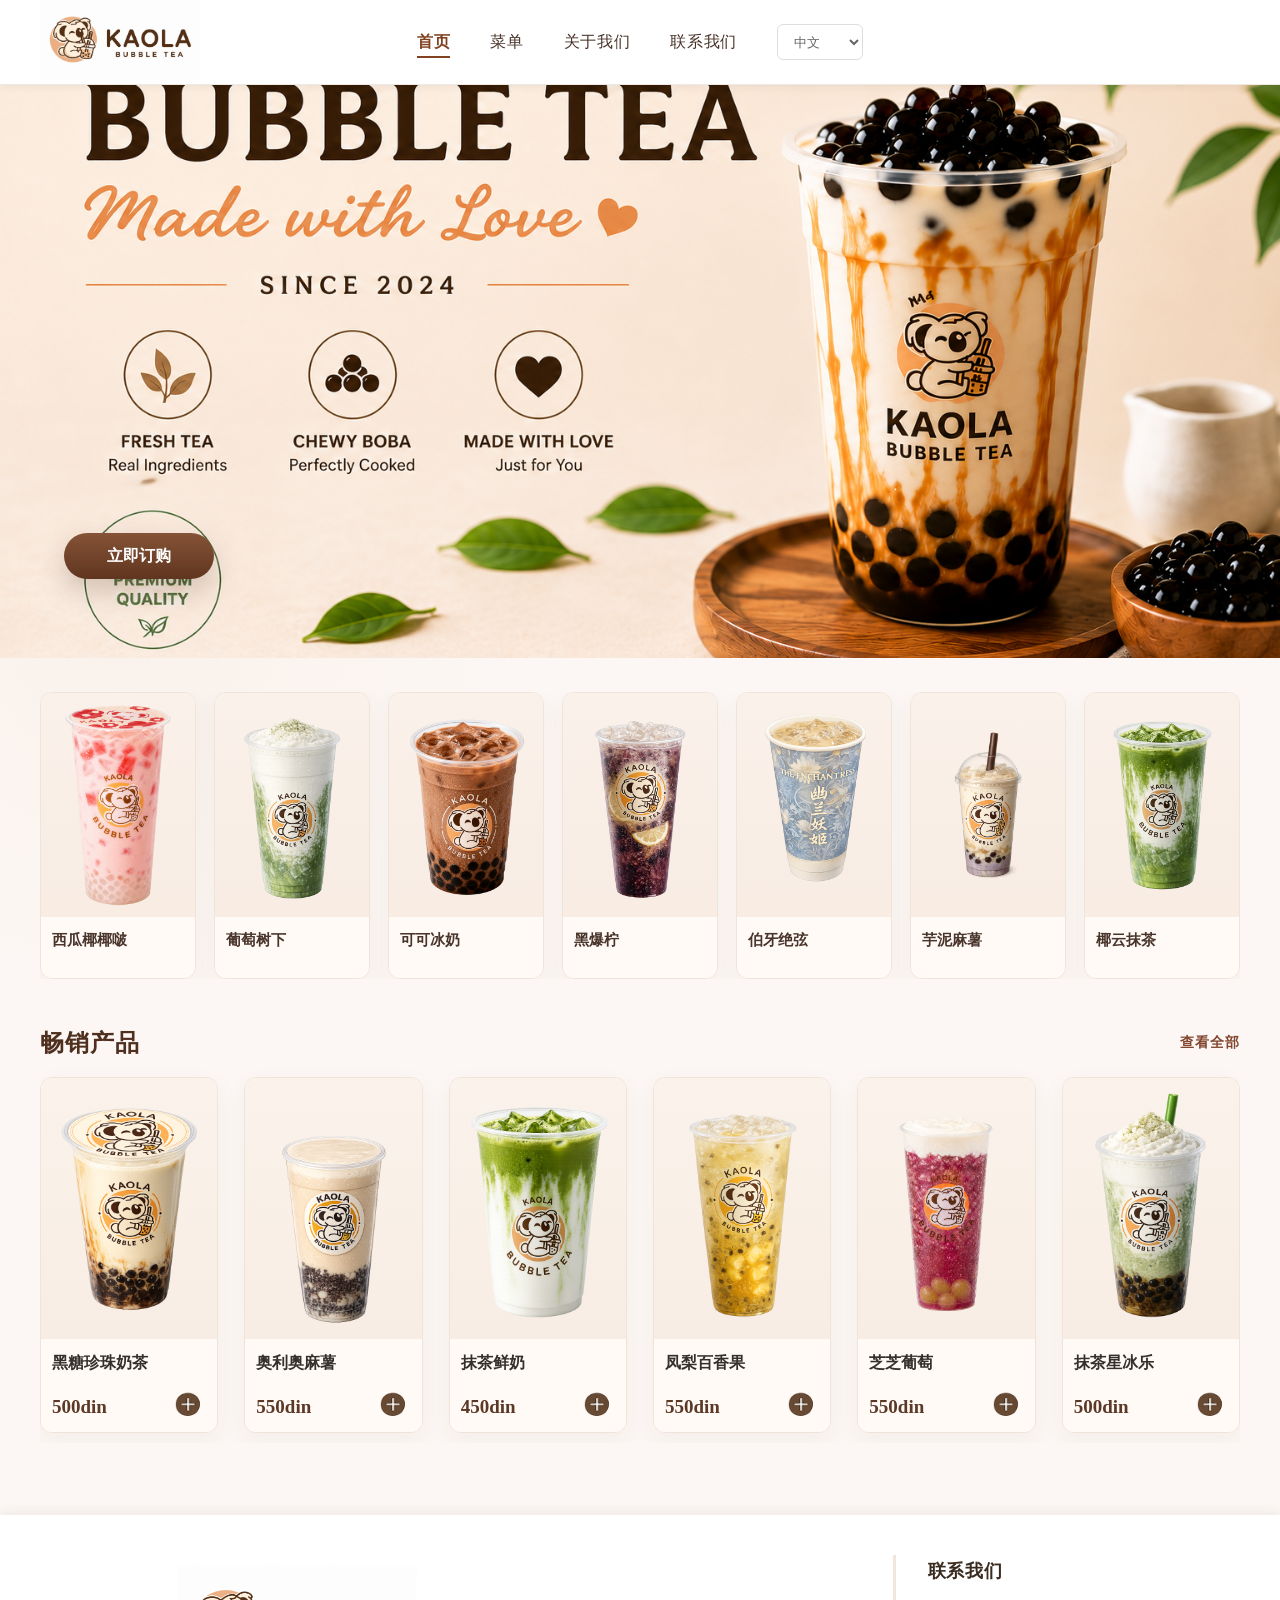
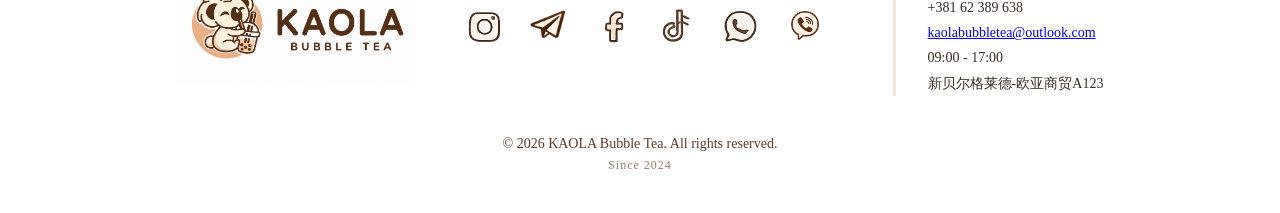
==== commit 82f49488: "样式优化；" ====
--- a/index.html
+++ b/index.html
@@ -105,7 +105,7 @@
                     <p data-i18n="address_info">新贝尔格莱德-欧亚商贸A123</p>
                 </div>
             </div>
-            <p class="footer-txt">&copy; <span id="current-year">2026</span> KAOLA Bubble Tea. All rights reserved.<br><span class="footer-since">Since 2023</span></p>
+            <p class="footer-txt">&copy; <span id="current-year">2026</span> KAOLA Bubble Tea. All rights reserved.<br><span class="footer-since">Since 2024</span></p>
         </footer>
     <script>
         document.getElementById('current-year').textContent = new Date().getFullYear();
@@ -141,7 +141,10 @@
                         <span>${item.text || ''}</span>
                         <strong>
                             ${item.price || 0}din
-                            <i class="icons add"></i>
+                            <a href="/htm/menu.html"
+                               class="icons add"
+                               data-i18n-aria-label="view_menu"
+                               aria-label="${i18n.t('view_menu')}"></a>
                         </strong>
                     </div>
                 `;
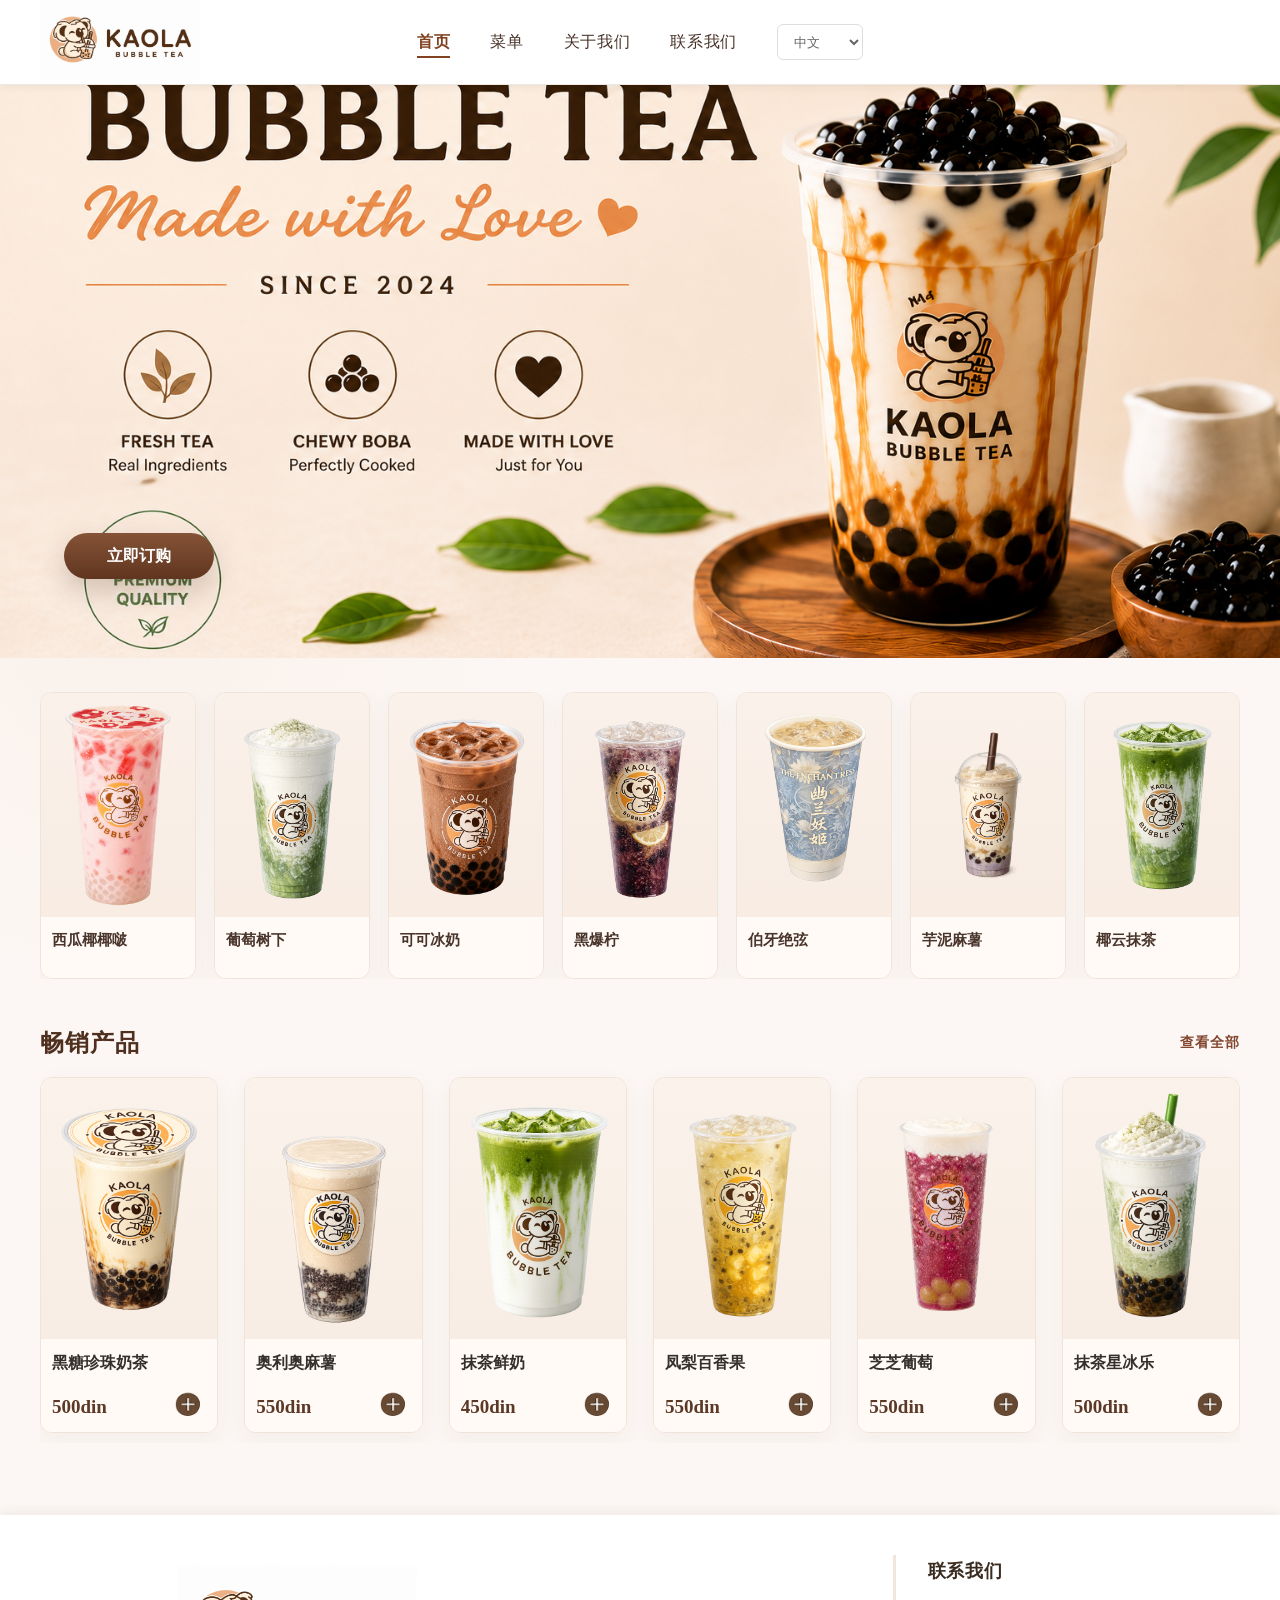
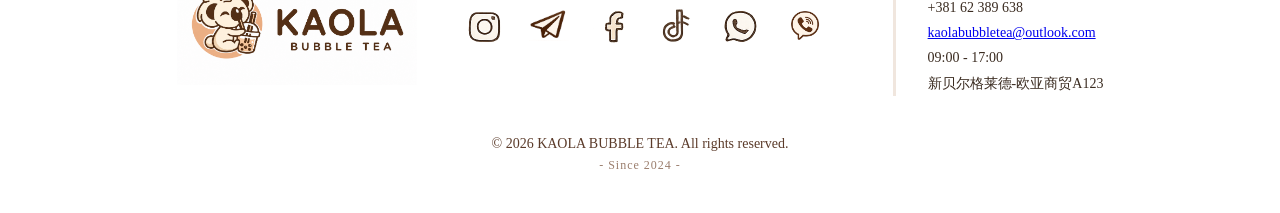
==== commit 533759e2: "update" ====
--- a/index.html
+++ b/index.html
@@ -3,7 +3,7 @@
     <head>
         <meta charset="UTF-8">
         <meta name="viewport" content="width=device-width,initial-scale=1">
-        <title>KAOLA Bubble Tea</title>
+        <title>KAOLA BUBBLE TEA</title>
         <link rel="shortcut icon" href="assets/images/favicon.ico" type="image/x-icon">
         <link rel="stylesheet" href="assets/css/header.css">
         <link rel="stylesheet" href="assets/css/style.css">
@@ -12,9 +12,9 @@
     <body class="home-page">
         <header class="header-container">
             <div class="header-box">
-                <!-- <h1>KAOLA Bubble Tea</h1> -->
+                <!-- <h1>KAOLA BUBBLE TEA</h1> -->
                 <a href="/htm/menu.html">
-                    <img src="assets/images/logo.png" alt="KAOLA Bubble Tea Logo" class="logo" style="width: auto; height: 80px;">
+                    <img src="assets/images/logo.png" alt="KAOLA BUBBLE TEA Logo" class="logo" style="width: auto; height: 80px;">
                 </a>
                 <button class="mobile-nav-toggle" type="button" aria-label="打开导航菜单" data-i18n-aria-label="open_navigation" aria-expanded="false" aria-controls="homeNavigation">
                     <span></span>
@@ -88,7 +88,7 @@
 
         <footer class="footer-container" id="contact">
             <div class="footer-box">
-                <img src="assets/images/logo.png" alt="KAOLA Bubble Tea Logo" class="footer-logo" style="width: auto; height: 120px;">
+                <img src="assets/images/logo.png" alt="KAOLA BUBBLE TEA Logo" class="footer-logo" style="width: auto; height: 120px;">
                 <div class="social-links" aria-label="Social media links">
                     <a href="https://www.instagram.com/kaola_bubbletea?igsh=eWo4aW0yMDF4NHVq&utm_source=qr" target="_blank" rel="noopener noreferrer" class="social-link instagram" aria-label="Instagram"></a>
                     <a href="https://t.me/+38162389638" target="_blank" rel="noopener noreferrer" class="social-link2 telegram" aria-label="Telegram"></a>
@@ -105,7 +105,7 @@
                     <p data-i18n="address_info">新贝尔格莱德-欧亚商贸A123</p>
                 </div>
             </div>
-            <p class="footer-txt">&copy; <span id="current-year">2026</span> KAOLA Bubble Tea. All rights reserved.<br><span class="footer-since">Since 2024</span></p>
+            <p class="footer-txt">&copy; <span id="current-year">2026</span> KAOLA BUBBLE TEA. All rights reserved.<br><span class="footer-since">- Since 2024 -</span></p>
         </footer>
     <script>
         document.getElementById('current-year').textContent = new Date().getFullYear();
--- a/assets/css/header.css
+++ b/assets/css/header.css
@@ -34,6 +34,7 @@
 .header-nav-links {
     display: flex;
     gap: 40px;
+    font-family: "PingFang SC", "Microsoft YaHei", "Noto Sans CJK SC", Arial, sans-serif;
 }
 
 .header-nav-links a {
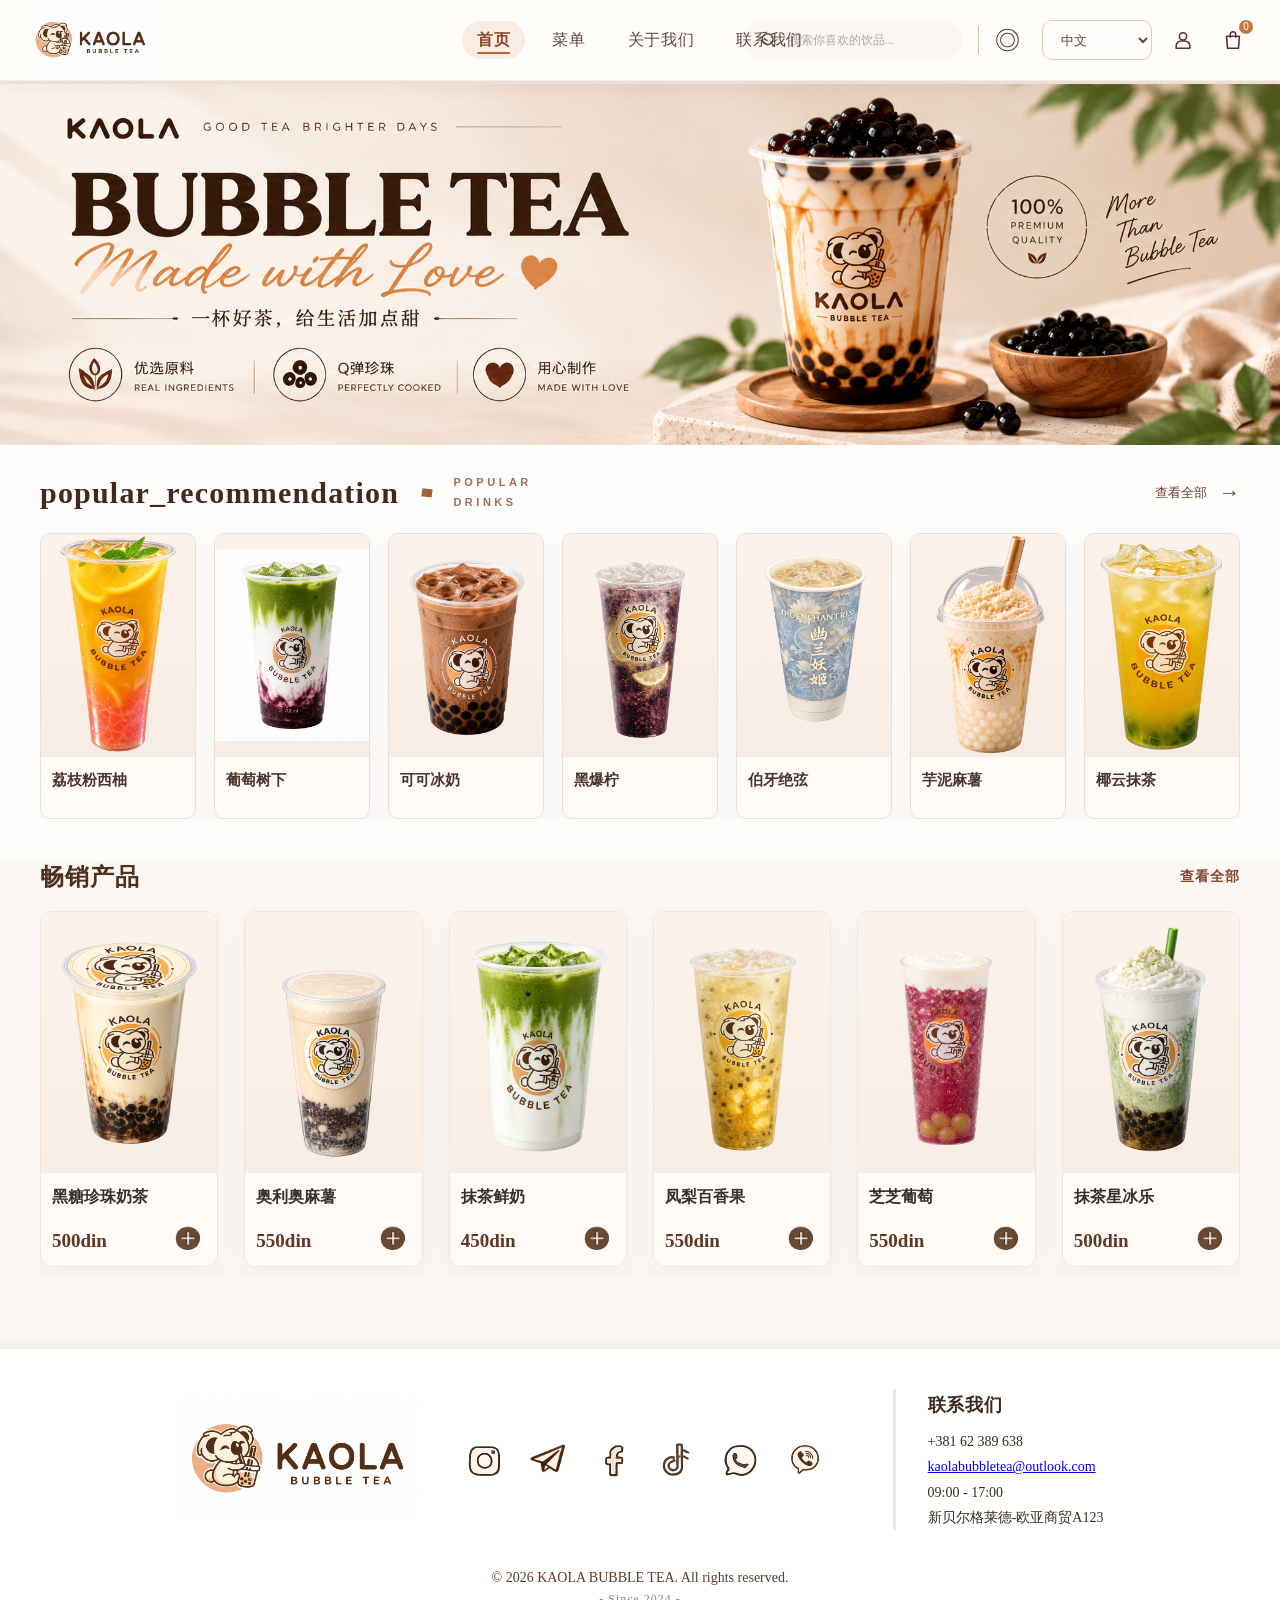
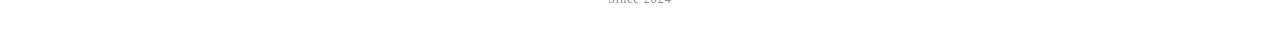
==== commit 8d662c33: "update" ====
--- a/index.html
+++ b/index.html
@@ -13,7 +13,7 @@
         <header class="header-container">
             <div class="header-box">
                 <!-- <h1>KAOLA BUBBLE TEA</h1> -->
-                <a href="/htm/menu.html">
+                <a href="/htm/menu.html" class="home-logo-link">
                     <img src="assets/images/logo.png" alt="KAOLA BUBBLE TEA Logo" class="logo" style="width: auto; height: 80px;">
                 </a>
                 <button class="mobile-nav-toggle" type="button" aria-label="打开导航菜单" data-i18n-aria-label="open_navigation" aria-expanded="false" aria-controls="homeNavigation">
@@ -26,12 +26,27 @@
                     <a href="/htm/menu" data-i18n="menu">菜单</a>
                     <a href="/htm/about" data-i18n="about">关于我们</a>
                     <a href="#contact" data-i18n="contact">联系我们</a>
+                </nav>
+                <div class="header-tools">
+                    <label class="header-search" aria-label="搜索饮品">
+                        <svg viewBox="0 0 24 24" aria-hidden="true"><circle cx="11" cy="11" r="7"></circle><path d="m16 16 4 4"></path></svg>
+                        <input type="search" placeholder="搜索你喜欢的饮品..." aria-label="搜索你喜欢的饮品">
+                    </label>
+                    <span class="header-tools-divider" aria-hidden="true"></span>
+                    <span class="language-icon" aria-hidden="true">◎</span>
                     <select id="langSwitch" class="lang-switch" aria-label="Language Switcher">
                         <option value="zh">中文</option>
                         <option value="en">English</option>
                         <option value="sr">Srpski</option>
                     </select>
-                </nav>
+                    <a class="header-tool-link account-link" href="#contact" aria-label="联系我们">
+                        <svg viewBox="0 0 24 24" aria-hidden="true"><circle cx="12" cy="8" r="4"></circle><path d="M4.5 21v-2.5A5.5 5.5 0 0 1 10 13h4a5.5 5.5 0 0 1 5.5 5.5V21z"></path></svg>
+                    </a>
+                    <a class="header-tool-link bag-link" href="/htm/menu.html" aria-label="前往菜单">
+                        <svg viewBox="0 0 24 24" aria-hidden="true"><path d="M5 8h14l-1 13H6z"></path><path d="M9 9V6a3 3 0 0 1 6 0v3"></path></svg>
+                        <span>0</span>
+                    </a>
+                </div>
             </div>
         </header>
         <div class="banner-container">
@@ -46,14 +61,19 @@
             </div>
         </div>
         
+        <section class="popular-products">
+            <div class="popular-heading">
+                <h2><span data-i18n="popular_recommendation">人气推荐</span><i aria-hidden="true">◆</i><small>POPULAR<br>DRINKS</small></h2>
+                <a href="/htm/menu.html"><span data-i18n="view_all">查看全部</span><b aria-hidden="true">→</b></a>
+            </div>
         <ul class="teas-type-list category-products">
             <li>
-                <img src="assets/images/drinks/fruitTea/F12.png" alt="西瓜椰椰啵">
-                <div><span data-i18n="tea1">西瓜椰椰啵</span></div>
+                <img src="assets/images/drinks/fruitTea/F12.png" alt="荔枝粉西柚">
+                <div><span data-i18n="荔枝粉西柚">荔枝粉西柚</span></div>
             </li>
             <li>
                 <img src="assets/images/drinks/matchaTea/G3.png" alt="葡萄树下">
-                <div><span data-i18n="tea2">葡萄树下</span></div>
+                <div><span data-i18n="葡萄树下">葡萄树下</span></div>
             </li>
             <li>
                 <img src="assets/images/drinks/coffee/C5.png" alt="可可冰奶">
@@ -68,14 +88,15 @@
                 <div><span data-i18n="tea5">伯牙绝弦</span></div>
             </li>
             <li>
-                <img src="assets/images/drinks/milkTea/M2.png" alt="芋泥麻薯">
-                <div><span data-i18n="tea6">芋泥麻薯</span></div>
+                <img src="assets/images/drinks/milkTea/M13.png" alt="豆香白玉">
+                <div><span data-i18n="tea6">豆香白玉</span></div>
             </li>
             <li>
-                <img src="assets/images/drinks/matchaTea/G1.png" alt="椰云抹茶">
-                <div><span data-i18n="tea7">椰云抹茶</span></div>
+                <img src="assets/images/drinks/fruitTea/F14.png" alt="青梅山茶">
+                <div><span data-i18n="tea7">青梅山茶</span></div>
             </li>
         </ul>
+        </section>
 
         <section class="best-sellers" id="bestSellers">
             <h2>
--- a/assets/css/index.css
+++ b/assets/css/index.css
@@ -13,24 +13,152 @@
 }
 
 .home-page .header-box {
-    width: min(1200px, calc(100% - 40px));
+    width: min(1540px, calc(100% - 56px));
+    max-width: 1540px;
 }
 
 .home-page .header-container {
-    border-bottom: 1px solid #f0e8e3;
-    box-shadow: 0 2px 8px rgba(0, 0, 0, 0.06);
+    border-bottom: 1px solid rgba(114, 75, 52, 0.09);
+    background: rgba(255, 253, 251, 0.96);
+    box-shadow: 0 4px 18px rgba(76, 48, 32, 0.07);
+    backdrop-filter: blur(12px);
+}
+
+.home-page .header-box > a {
+    display: inline-flex;
+    align-items: center;
+}
+
+.home-page .header-box > a .logo {
+    display: block;
+    height: 62px !important;
+    object-fit: contain;
+}
+
+.home-page .header-nav-links {
+    gap: 12px;
+}
+
+.home-page .header-tools {
+    display: flex;
+    min-width: 0;
+    align-items: center;
+    justify-content: flex-end;
+    gap: 12px;
+}
+
+.header-search {
+    display: flex;
+    width: 218px;
+    height: 40px;
+    padding: 0 15px;
+    align-items: center;
+    gap: 9px;
+    border-radius: 999px;
+    background: #faf6f3;
+    color: #644536;
+}
+
+.header-search svg,
+.header-tool-link svg {
+    width: 22px;
+    height: 22px;
+    fill: none;
+    stroke: currentColor;
+    stroke-width: 1.7;
+    stroke-linecap: round;
+    stroke-linejoin: round;
+}
+
+.header-search input {
+    width: 100%;
+    min-width: 0;
+    border: 0;
+    outline: 0;
+    background: transparent;
+    color: #4f3528;
+    font-size: 12px;
+}
+
+.header-search input::placeholder { color: #b3a59e; }
+.header-tools-divider { width: 1px; height: 28px; margin: 0 4px; background: #d8bca9; }
+.language-icon { font-family: Arial, sans-serif; color: #533426; font-size: 25px; }
+
+.header-tool-link {
+    position: relative;
+    display: grid;
+    width: 38px;
+    height: 38px;
+    padding: 0;
+    place-items: center;
+    border-radius: 50%;
+    color: #533426;
+    text-decoration: none;
+    transition: background .2s ease;
+}
+
+.header-tool-link:hover { background: #f8ece3; }
+.bag-link span {
+    position: absolute;
+    top: -3px;
+    right: -3px;
+    display: grid;
+    width: 18px;
+    height: 18px;
+    place-items: center;
+    border: 2px solid #fff;
+    border-radius: 50%;
+    background: #c8783e;
+    color: #fff;
+    font: 10px/1 Arial, sans-serif;
+}
+
+.home-page .header-nav-links a {
+    position: relative;
+    padding: 11px 15px;
+    border-radius: 999px;
+    color: #5d463a;
+    line-height: 1;
+    transition: color 0.2s ease, background-color 0.2s ease;
+}
+
+.home-page .header-nav-links a:hover {
+    color: #8a4725;
+    background: #faf0e8;
+}
+
+.home-page .header-nav-links-active {
+    color: #8a4725 !important;
+    background: #f8ece3;
+}
+
+.home-page .header-nav-links-active::before {
+    right: 15px;
+    bottom: 5px;
+    left: 15px;
+    height: 2px;
+    border-radius: 2px;
+    background: #b96735;
 }
 
 .home-page .lang-switch {
-    height: 36px;
-    margin-left: 0;
-    padding: 8px 12px;
-    border: 1px solid #ddd;
-    border-radius: 6px;
-    color: #666;
-    background: #fff;
+    height: 40px;
+    margin-left: 10px;
+    padding: 0 34px 0 14px;
+    border: 1px solid #dfc9b9;
+    border-radius: 10px;
+    color: #5d463a;
+    background: #fffdfb;
     font-size: 13px;
     cursor: pointer;
+    transition: border-color 0.2s ease, box-shadow 0.2s ease;
+}
+
+.home-page .lang-switch:hover,
+.home-page .lang-switch:focus {
+    outline: none;
+    border-color: #b9774d;
+    box-shadow: 0 0 0 3px rgba(185, 103, 53, 0.1);
 }
 
 .mobile-nav-toggle {
@@ -40,7 +168,8 @@
 @media (min-width: 721px) {
     .home-page .header-box {
         display: grid;
-        grid-template-columns: minmax(180px, 1fr) auto minmax(180px, 1fr);
+        grid-template-columns: minmax(210px, 1fr) auto minmax(390px, 1fr);
+        gap: 22px;
     }
 
     .home-page .header-box > a {
@@ -53,6 +182,11 @@
         justify-self: center;
         align-items: center;
     }
+
+    .home-page .header-tools {
+        grid-column: 3;
+        justify-self: end;
+    }
 }
 
 .home-page .banner-container {
@@ -64,43 +198,91 @@
 .home-page .banner-image {
     display: block;
     width: 100%;
-    aspect-ratio: 1872 / 840;
+    aspect-ratio: 2092 / 590;
     object-fit: cover;
 }
 
 .home-page .banner-container .left-box {
-    top: auto;
-    bottom: 12%;
-    left: max(5%, calc((100% - 1200px) / 2));
+    inset: 84px 0 0;
     transform: none;
+    pointer-events: none;
 }
 
 .home-page .banner-container .order-button {
-    display: inline-flex;
-    min-width: 150px;
-    min-height: 46px;
+    position: absolute;
+    top: 81.82%;
+    left: 5.99%;
+    display: block;
+    width: 12.18%;
+    min-width: 0;
+    height: 8.56%;
+    min-height: 0;
     margin: 0;
-    padding: 0 32px;
-    align-items: center;
-    justify-content: center;
+    padding: 0;
     border-radius: 999px;
-    background: linear-gradient(180deg, #855337, #60351f);
-    box-shadow: 0 12px 28px rgba(75, 43, 25, 0.22);
-    transition: transform 0.2s ease, box-shadow 0.2s ease;
-}
-
-.home-page .banner-container .order-button:hover {
-    transform: translateY(-2px);
-    box-shadow: 0 15px 30px rgba(75, 43, 25, 0.28);
+    background: transparent;
+    box-shadow: none;
+    color: transparent;
+    font-size: 0;
+    pointer-events: auto;
+    cursor: pointer;
+}
+
+.home-page .banner-container .order-button:hover,
+.home-page .banner-container .order-button:focus,
+.home-page .banner-container .order-button:active {
+    outline: none;
+    background: transparent;
+    box-shadow: none;
+    transform: none;
 }
 
 .category-products,
 .best-sellers {
-    width: min(1200px, calc(100% - 40px));
+    width: min(1600px, calc(100% - 80px));
     min-width: 0;
     margin-right: auto;
     margin-left: auto;
 }
+
+.popular-products {
+    padding: 28px 0 42px;
+    background: rgba(255, 255, 255, .78);
+}
+
+.popular-heading {
+    display: flex;
+    width: min(1600px, calc(100% - 80px));
+    margin: 0 auto;
+    align-items: center;
+    justify-content: space-between;
+}
+
+.popular-heading h2 {
+    display: flex;
+    margin: 0;
+    align-items: center;
+    gap: 20px;
+    color: #42281d;
+    font-size: 30px;
+}
+
+.popular-heading h2 i { color: #9b623e; font-size: 13px; transform: rotate(45deg); }
+.popular-heading h2 small {
+    color: #9e7058;
+    font: 700 11px/1.8 Arial, sans-serif;
+    letter-spacing: .32em;
+}
+.popular-heading > a {
+    display: inline-flex;
+    align-items: center;
+    gap: 12px;
+    color: #694333;
+    font-size: 13px;
+    text-decoration: none;
+}
+.popular-heading > a b { font-size: 21px; font-weight: 400; transition: transform .2s ease; }
+.popular-heading > a:hover b { transform: translateX(4px); }
 
 .teas-type-list {
     display: flex;
@@ -144,8 +326,8 @@
 .category-products {
     display: grid;
     grid-template-columns: repeat(7, minmax(0, 1fr));
-    margin-top: 34px;
-    margin-bottom: 48px;
+    margin-top: 20px;
+    margin-bottom: 0;
     padding: 0;
     gap: 18px;
 }
@@ -153,14 +335,16 @@
 .category-products li {
     width: 100%;
     gap: 0;
-    border: 1px solid #f0e4da;
+    border: 1px solid #ecded4;
+    border-radius: 10px;
+    background: #fff;
 }
 
 .category-products li img {
     width: 100%;
     aspect-ratio: 1 / 1.45;
     object-fit: contain;
-    background: linear-gradient(180deg, #faf1ea, #f8ece3);
+    background: linear-gradient(180deg, #fbf2eb, #f7ece3);
 }
 
 .category-products li div,
@@ -241,6 +425,20 @@
 }
 
 @media (max-width: 1024px) {
+    .header-search,
+    .account-link,
+    .header-tools-divider {
+        display: none;
+    }
+
+    .home-page .header-box {
+        width: calc(100% - 32px);
+    }
+
+    .home-page .header-box {
+        grid-template-columns: minmax(170px, 1fr) auto minmax(170px, 1fr);
+    }
+
     .category-products {
         grid-template-columns: repeat(4, minmax(0, 1fr));
     }
@@ -271,26 +469,53 @@
 
     .home-page .header-box {
         position: relative;
-        width: calc(100% - 28px);
+        display: flex;
+        width: 100%;
+        min-height: 66px;
+        padding: 0 14px;
     }
 
     .home-page .header-box > a .logo {
-        height: 58px !important;
-    }
+        height: 50px !important;
+    }
+
+    .home-page .header-tools {
+        margin-left: auto;
+        gap: 3px;
+    }
+
+    .home-page .header-tools .language-icon,
+    .home-page .header-tools .account-link {
+        display: none;
+    }
+
+    .home-page .header-tools .lang-switch {
+        width: 68px;
+        height: 36px;
+        margin: 0;
+        padding: 0 7px;
+        border-color: transparent;
+        background: #fff8f2;
+        font-size: 12px;
+    }
+
+    .home-page .header-tool-link { width: 36px; height: 36px; }
 
     .mobile-nav-toggle {
         display: flex;
         position: relative;
         z-index: 3;
-        width: 42px;
-        height: 42px;
+        width: 40px;
+        height: 40px;
         padding: 10px;
         align-items: center;
         justify-content: center;
         flex-direction: column;
         gap: 5px;
         border-radius: 50%;
+        border: 1px solid rgba(139, 91, 61, 0.08);
         background: #f8eee7;
+        box-shadow: 0 4px 12px rgba(91, 59, 42, 0.07);
         cursor: pointer;
     }
 
@@ -317,16 +542,17 @@
     .home-page .header-nav-links {
         position: absolute;
         top: calc(100% + 8px);
-        right: 0;
+        right: 12px;
         display: none;
         width: min(280px, calc(100vw - 28px));
-        padding: 14px;
+        padding: 10px;
         align-items: stretch;
         flex-direction: column;
         gap: 4px;
         border: 1px solid #eee1d7;
-        border-radius: 16px;
-        background: rgba(255, 255, 255, 0.98);
+        border-radius: 14px;
+        background: rgba(255, 253, 251, 0.98);
+        backdrop-filter: blur(14px);
         box-shadow: 0 18px 40px rgba(76, 48, 32, 0.16);
     }
 
@@ -335,7 +561,7 @@
     }
 
     .home-page .header-nav-links a {
-        padding: 11px 12px;
+        padding: 12px 14px;
         border-radius: 9px;
         font-size: 15px;
     }
@@ -353,7 +579,7 @@
         width: 100%;
         height: 42px;
         margin: 6px 0 0;
-        padding: 0 10px;
+        padding: 0 12px;
         border: 1px solid #eadbd0;
         border-radius: 9px;
         color: #563827;
@@ -374,6 +600,12 @@
     .best-sellers {
         width: calc(100% - 28px);
     }
+
+    .popular-products { padding: 22px 0 30px; }
+    .popular-heading { width: calc(100% - 28px); }
+    .popular-heading h2 { gap: 10px; font-size: 23px; }
+    .popular-heading h2 small { font-size: 8px; line-height: 1.6; letter-spacing: .2em; }
+    .popular-heading > a { gap: 6px; font-size: 12px; }
 
     .category-products {
         display: flex;
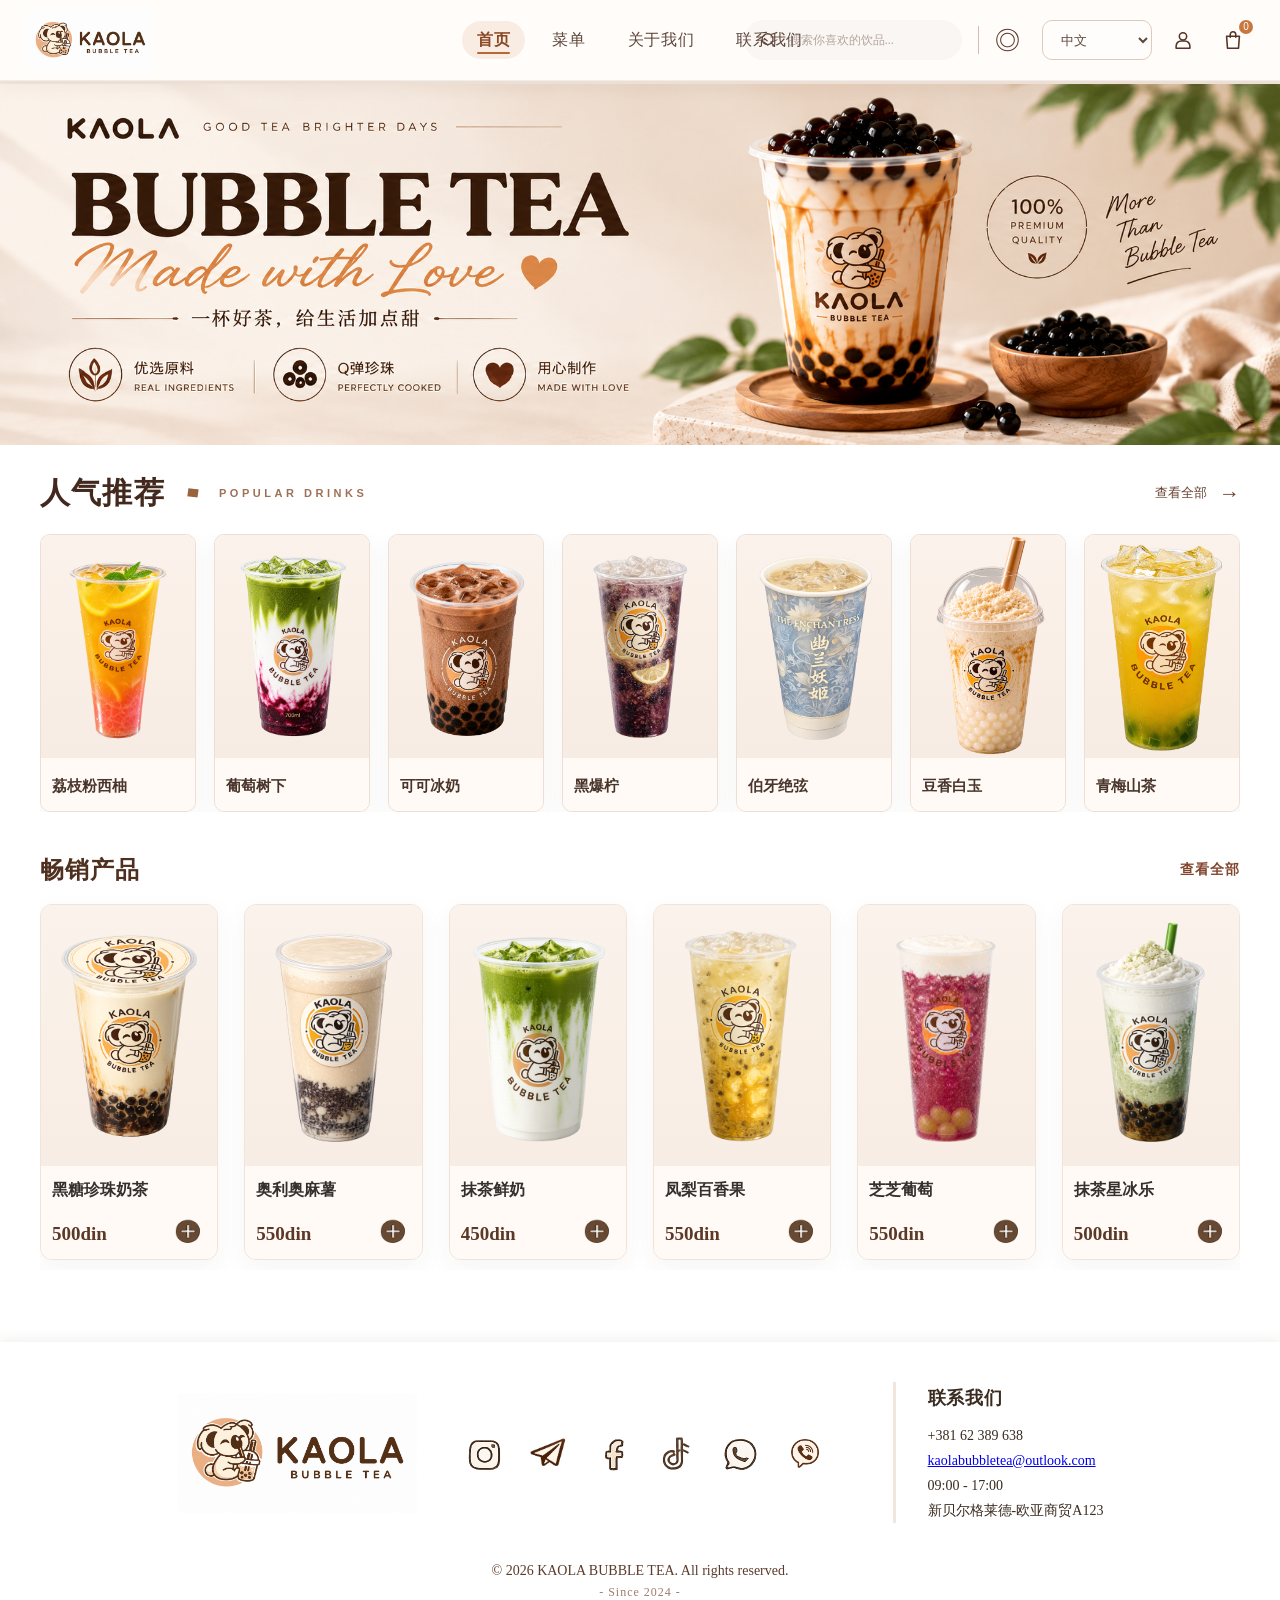
==== commit 29badfd1: "图片剪裁" ====
--- a/index.html
+++ b/index.html
@@ -28,9 +28,9 @@
                     <a href="#contact" data-i18n="contact">联系我们</a>
                 </nav>
                 <div class="header-tools">
-                    <label class="header-search" aria-label="搜索饮品">
+                    <label class="header-search" aria-label="搜索饮品" data-i18n-aria-label="search_drinks_label">
                         <svg viewBox="0 0 24 24" aria-hidden="true"><circle cx="11" cy="11" r="7"></circle><path d="m16 16 4 4"></path></svg>
-                        <input type="search" placeholder="搜索你喜欢的饮品..." aria-label="搜索你喜欢的饮品">
+                        <input type="search" placeholder="搜索你喜欢的饮品..." aria-label="搜索你喜欢的饮品" data-i18n-placeholder="search_drinks_placeholder" data-i18n-aria-label="search_drinks_label">
                     </label>
                     <span class="header-tools-divider" aria-hidden="true"></span>
                     <span class="language-icon" aria-hidden="true">◎</span>
@@ -39,10 +39,10 @@
                         <option value="en">English</option>
                         <option value="sr">Srpski</option>
                     </select>
-                    <a class="header-tool-link account-link" href="#contact" aria-label="联系我们">
+                    <a class="header-tool-link account-link" href="#contact" aria-label="联系我们" data-i18n-aria-label="contact_us">
                         <svg viewBox="0 0 24 24" aria-hidden="true"><circle cx="12" cy="8" r="4"></circle><path d="M4.5 21v-2.5A5.5 5.5 0 0 1 10 13h4a5.5 5.5 0 0 1 5.5 5.5V21z"></path></svg>
                     </a>
-                    <a class="header-tool-link bag-link" href="/htm/menu.html" aria-label="前往菜单">
+                    <a class="header-tool-link bag-link" href="/htm/menu.html" aria-label="前往菜单" data-i18n-aria-label="view_menu">
                         <svg viewBox="0 0 24 24" aria-hidden="true"><path d="M5 8h14l-1 13H6z"></path><path d="M9 9V6a3 3 0 0 1 6 0v3"></path></svg>
                         <span>0</span>
                     </a>
@@ -52,7 +52,7 @@
         <div class="banner-container">
             <picture>
                 <source media="(max-width: 720px)" srcset="assets/images/banner-h5.png">
-                <img src="assets/images/banner-pc4.png" alt="Bubble Tea Banner" class="banner-image">
+                <img src="assets/images/banner-pc4.png" alt="珍珠奶茶品牌横幅" data-i18n-alt="home_banner_alt" class="banner-image">
             </picture>
             <div class="left-box">
                 <!-- <h3 data-i18n="banner_title">Fresh Bubble Tea</h3>
@@ -63,36 +63,36 @@
         
         <section class="popular-products">
             <div class="popular-heading">
-                <h2><span data-i18n="popular_recommendation">人气推荐</span><i aria-hidden="true">◆</i><small>POPULAR<br>DRINKS</small></h2>
+                <h2><span data-i18n="popular_recommendation">人气推荐</span><i aria-hidden="true">◆</i><small>POPULAR DRINKS</small></h2>
                 <a href="/htm/menu.html"><span data-i18n="view_all">查看全部</span><b aria-hidden="true">→</b></a>
             </div>
         <ul class="teas-type-list category-products">
             <li>
-                <img src="assets/images/drinks/fruitTea/F12.png" alt="荔枝粉西柚">
-                <div><span data-i18n="荔枝粉西柚">荔枝粉西柚</span></div>
+                <img src="assets/images/drinks/fruitTea/F12.png" alt="荔枝粉西柚" data-i18n-alt="tea1">
+                <div><span data-i18n="tea1">荔枝粉西柚</span></div>
             </li>
             <li>
-                <img src="assets/images/drinks/matchaTea/G3.png" alt="葡萄树下">
-                <div><span data-i18n="葡萄树下">葡萄树下</span></div>
+                <img src="assets/images/drinks/matchaTea/G3.png" alt="葡萄树下" data-i18n-alt="tea2">
+                <div><span data-i18n="tea2">葡萄树下</span></div>
             </li>
             <li>
-                <img src="assets/images/drinks/coffee/C5.png" alt="可可冰奶">
+                <img src="assets/images/drinks/coffee/C5.png" alt="可可冰奶" data-i18n-alt="tea3">
                 <div><span data-i18n="tea3">可可冰奶</span></div>
             </li>
             <li>
-                <img src="assets/images/drinks/fruitTea/F4.png" alt="黑爆柠">
+                <img src="assets/images/drinks/fruitTea/F4.png" alt="黑爆柠" data-i18n-alt="tea4">
                 <div><span data-i18n="tea4">黑爆柠</span></div>
             </li>
             <li>
-                <img src="assets/images/drinks/chinessTea/Z1.png" alt="伯牙绝弦">
+                <img src="assets/images/drinks/chinessTea/Z1.png" alt="伯牙绝弦" data-i18n-alt="tea5">
                 <div><span data-i18n="tea5">伯牙绝弦</span></div>
             </li>
             <li>
-                <img src="assets/images/drinks/milkTea/M13.png" alt="豆香白玉">
+                <img src="assets/images/drinks/milkTea/M13.png" alt="豆香白玉" data-i18n-alt="tea6">
                 <div><span data-i18n="tea6">豆香白玉</span></div>
             </li>
             <li>
-                <img src="assets/images/drinks/fruitTea/F14.png" alt="青梅山茶">
+                <img src="assets/images/drinks/fruitTea/F14.png" alt="青梅山茶" data-i18n-alt="tea7">
                 <div><span data-i18n="tea7">青梅山茶</span></div>
             </li>
         </ul>
--- a/assets/css/index.css
+++ b/assets/css/index.css
@@ -7,9 +7,7 @@
 
 .home-page {
     overflow-x: hidden;
-    background:
-        radial-gradient(circle at 10% 34%, rgba(222, 168, 119, 0.08), transparent 22%),
-        #fcf7f4;
+    background: #fff;
 }
 
 .home-page .header-box {
@@ -357,11 +355,11 @@
 .category-products li span {
     display: block;
     width: 100%;
-    min-height: 38px;
+    min-height: 30px;
     color: #49352b;
     font-size: 15px;
     font-weight: 700;
-    line-height: 1.35;
+    line-height: 30px;
     text-align: left;
 }
 
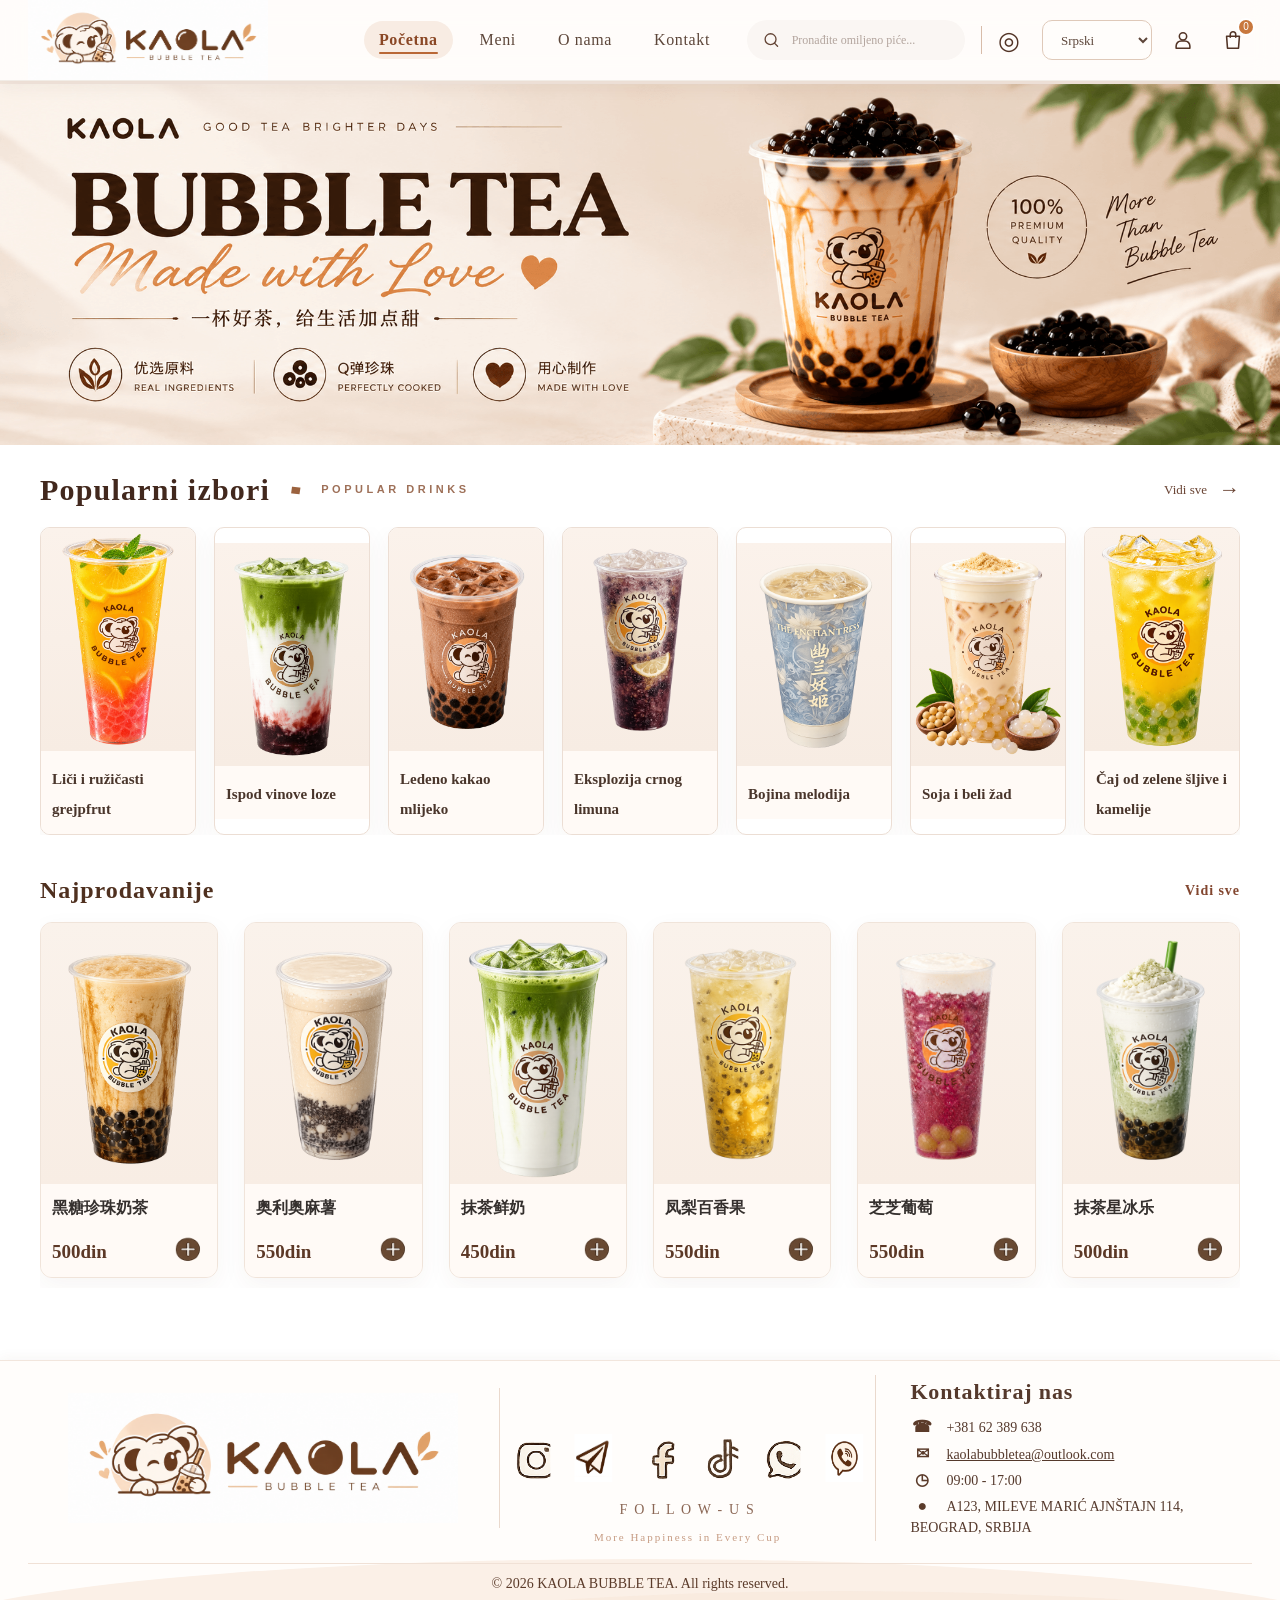
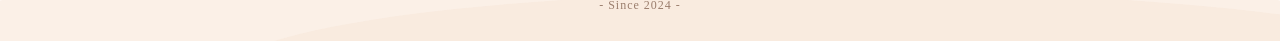
==== commit 482d8b09: "update" ====
--- a/index.html
+++ b/index.html
@@ -1,5 +1,5 @@
 <!DOCTYPE html>
-<html lang="zh-CN">
+<html lang="sr">
     <head>
         <meta charset="UTF-8">
         <meta name="viewport" content="width=device-width,initial-scale=1">
--- a/assets/css/style.css
+++ b/assets/css/style.css
@@ -170,16 +170,48 @@
     cursor: pointer;
 }
 .footer-container {
-    padding-top: 40px;
-    background-color: #fff;
-    box-shadow: 0 -2px 12px rgba(91, 59, 42, 0.08);
+    position: relative;
+    overflow: hidden;
+    padding: 14px 28px 0;
+    border-top: 1px solid #f2e6dd;
+    background: #fffdfb;
+    box-shadow: 0 -2px 12px rgba(91, 59, 42, 0.05);
+}
+.footer-container::before,
+.footer-container::after {
+    position: absolute;
+    right: -8%;
+    bottom: -118px;
+    left: -8%;
+    height: 200px;
+    border-radius: 50% 50% 0 0 / 42% 42% 0 0;
+    background: #fbf0e7;
+    content: "";
+    pointer-events: none;
+}
+.footer-container::after {
+    right: -14%;
+    bottom: -140px;
+    left: 18%;
+    height: 190px;
+    background: #f8e9dd;
+    opacity: .72;
+}
+.footer-container > * {
+    position: relative;
+    z-index: 1;
+}
+.footer-container {
+    min-height: 260px;
 }
 .footer-txt {
     text-align: center;
     font-size: 14px;
     color: #5b3b2a;
-    margin-top: 40px;
-    padding-bottom: 40px;
+    margin: 22px auto 0;
+    padding: 12px 0 28px;
+    border-top: 1px solid #f0e1d6;
+    max-width: 1440px;
 }
 .footer-since {
     display: inline-block;
@@ -189,18 +221,100 @@
     letter-spacing: 1px;
 }
 .footer-box {
-    display: flex;
+    display: grid;
+    width: min(1440px, 100%);
+    margin: 0 auto;
+    grid-template-columns: 1.25fr 1fr 1fr;
+    gap: 0;
+    align-items: center;
+}
+.footer-logo {
+    display: block;
+    width: auto;
+    height: 130px !important;
+    margin: 0 auto;
+    object-fit: contain;
+}
+.footer-box > .social-links,
+.footer-box > .contant-txt {
+    min-height: 140px;
+    border-left: 1px solid #ead9cd;
+}
+.footer-box > .social-links {
+    position: relative;
+    display: flex;
+    min-width: 0;
+    padding: 0;
+    align-content: center;
+    align-items: center;
     justify-content: center;
-    gap: 48px;
-    align-items: center;
+    flex-wrap: nowrap;
+    gap: 0;
+}
+.footer-box > .social-links .social-link,
+.footer-box > .social-links .social-link2 {
+    flex: 0 1 65px;
+    min-width: 0;
+    margin-left: 0;
+    transform: scale(.6);
+}
+.footer-box > .social-links .social-link:first-child {
+    margin-left: 0;
+}
+.footer-box > .social-links::before {
+    position: absolute;
+    right: 20px;
+    bottom: 11px;
+    left: 20px;
+    color: #8b6755;
+    content: "F O L L O W - U S";
+    font: 14px/1 var(--font-elegant);
+    letter-spacing: .12em;
+    text-align: center;
+}
+.footer-box > .social-links::after {
+    position: absolute;
+    right: 0;
+    bottom: -15px;
+    left: 0;
+    color: #c69b82;
+    content: "More Happiness in Every Cup";
+    font: 11px/1 var(--font-elegant);
+    letter-spacing: .18em;
+    text-align: center;
+}
+.footer-box > .contant-txt {
+    padding-left: 34px;
+    border-left-color: #ead9cd;
+    color: #55392c;
+    line-height: 1.5;
 }
 .contant-txt {
     line-height: 1.8;
-    border-left: 3px solid #f0e6de;
-    padding-left: 32px;
 }
 .contant-txt .title {
     font-weight: bold;
-    font-size: 18px;
-    margin-bottom: 8px;
-}
+    font-size: 22px;
+    margin: 0 0 8px;
+}
+.footer-box > .contant-txt p:not(.title) {
+    margin: 4px 0;
+    line-height: 1.4;
+}
+.contant-txt p:not(.title)::before {
+    display: inline-block;
+    width: 24px;
+    margin-right: 12px;
+    color: #5b3b2a;
+    font-family: Arial, sans-serif;
+    font-size: 16px;
+    font-weight: bold;
+    text-align: center;
+}
+.contant-txt p:nth-child(2)::before { content: "☎"; }
+.contant-txt p:nth-child(3)::before { content: "✉"; }
+.contant-txt p:nth-child(4)::before { content: "◷"; }
+.contant-txt p:nth-child(5)::before { content: "●"; }
+.contant-txt a {
+    color: inherit;
+}
--- a/assets/css/index.css
+++ b/assets/css/index.css
@@ -29,7 +29,7 @@
 
 .home-page .header-box > a .logo {
     display: block;
-    height: 62px !important;
+    height: 80px !important;
     object-fit: contain;
 }
 
@@ -166,7 +166,7 @@
 @media (min-width: 721px) {
     .home-page .header-box {
         display: grid;
-        grid-template-columns: minmax(210px, 1fr) auto minmax(390px, 1fr);
+        grid-template-columns: minmax(0, 1fr) auto max-content;
         gap: 22px;
     }
 
@@ -184,6 +184,29 @@
     .home-page .header-tools {
         grid-column: 3;
         justify-self: end;
+    }
+}
+
+@media (min-width: 1025px) and (max-width: 1200px) {
+    .home-page .header-box {
+        gap: 14px;
+    }
+
+    .home-page .header-nav-links {
+        gap: 8px;
+    }
+
+    .home-page .header-nav-links a {
+        padding-right: 10px;
+        padding-left: 10px;
+    }
+
+    .home-page .header-tools {
+        gap: 8px;
+    }
+
+    .home-page .header-search {
+        width: 150px;
     }
 }
 
@@ -452,6 +475,41 @@
     }
 }
 
+@media (min-width: 721px) and (max-width: 840px) {
+    .home-page .header-box {
+        grid-template-columns: minmax(0, 1fr) auto max-content;
+        gap: 8px;
+    }
+
+    .home-page .header-box > a .logo {
+        height: 64px !important;
+        max-width: 100%;
+    }
+
+    .home-page .header-nav-links {
+        gap: 4px;
+    }
+
+    .home-page .header-nav-links a {
+        padding: 8px 6px;
+        font-size: 14px;
+    }
+
+    .home-page .header-tools {
+        gap: 4px;
+    }
+
+    .home-page .header-tools .language-icon {
+        display: none;
+    }
+
+    .home-page .header-tools .lang-switch {
+        width: 70px;
+        margin-left: 0;
+        padding: 0 5px;
+    }
+}
+
 @media (max-width: 720px) {
     :root {
         --site-header-height: 66px;
@@ -678,6 +736,7 @@
     }
 
     .home-page .footer-box {
+        display: flex;
         width: 100%;
         align-items: center;
         flex-direction: column;
@@ -697,6 +756,16 @@
         align-items: center;
         justify-content: center;
         gap: 8px;
+    }
+
+    .home-page .social-links::before,
+    .home-page .social-links::after {
+        display: none;
+    }
+
+    .home-page .footer-box > .social-links,
+    .home-page .footer-box > .contant-txt {
+        border-left: 0;
     }
 
     .home-page .social-link,
@@ -710,6 +779,15 @@
         transition: transform 0.2s ease, box-shadow 0.2s ease;
     }
 
+    .home-page .footer-box > .social-links .social-link,
+    .home-page .footer-box > .social-links .social-link2 {
+        flex: 0 0 36px;
+        width: 36px;
+        height: 36px;
+        margin: 0;
+        transform: none;
+    }
+
     .home-page .social-link {
         background-size: 691.2px 460.8px;
     }
